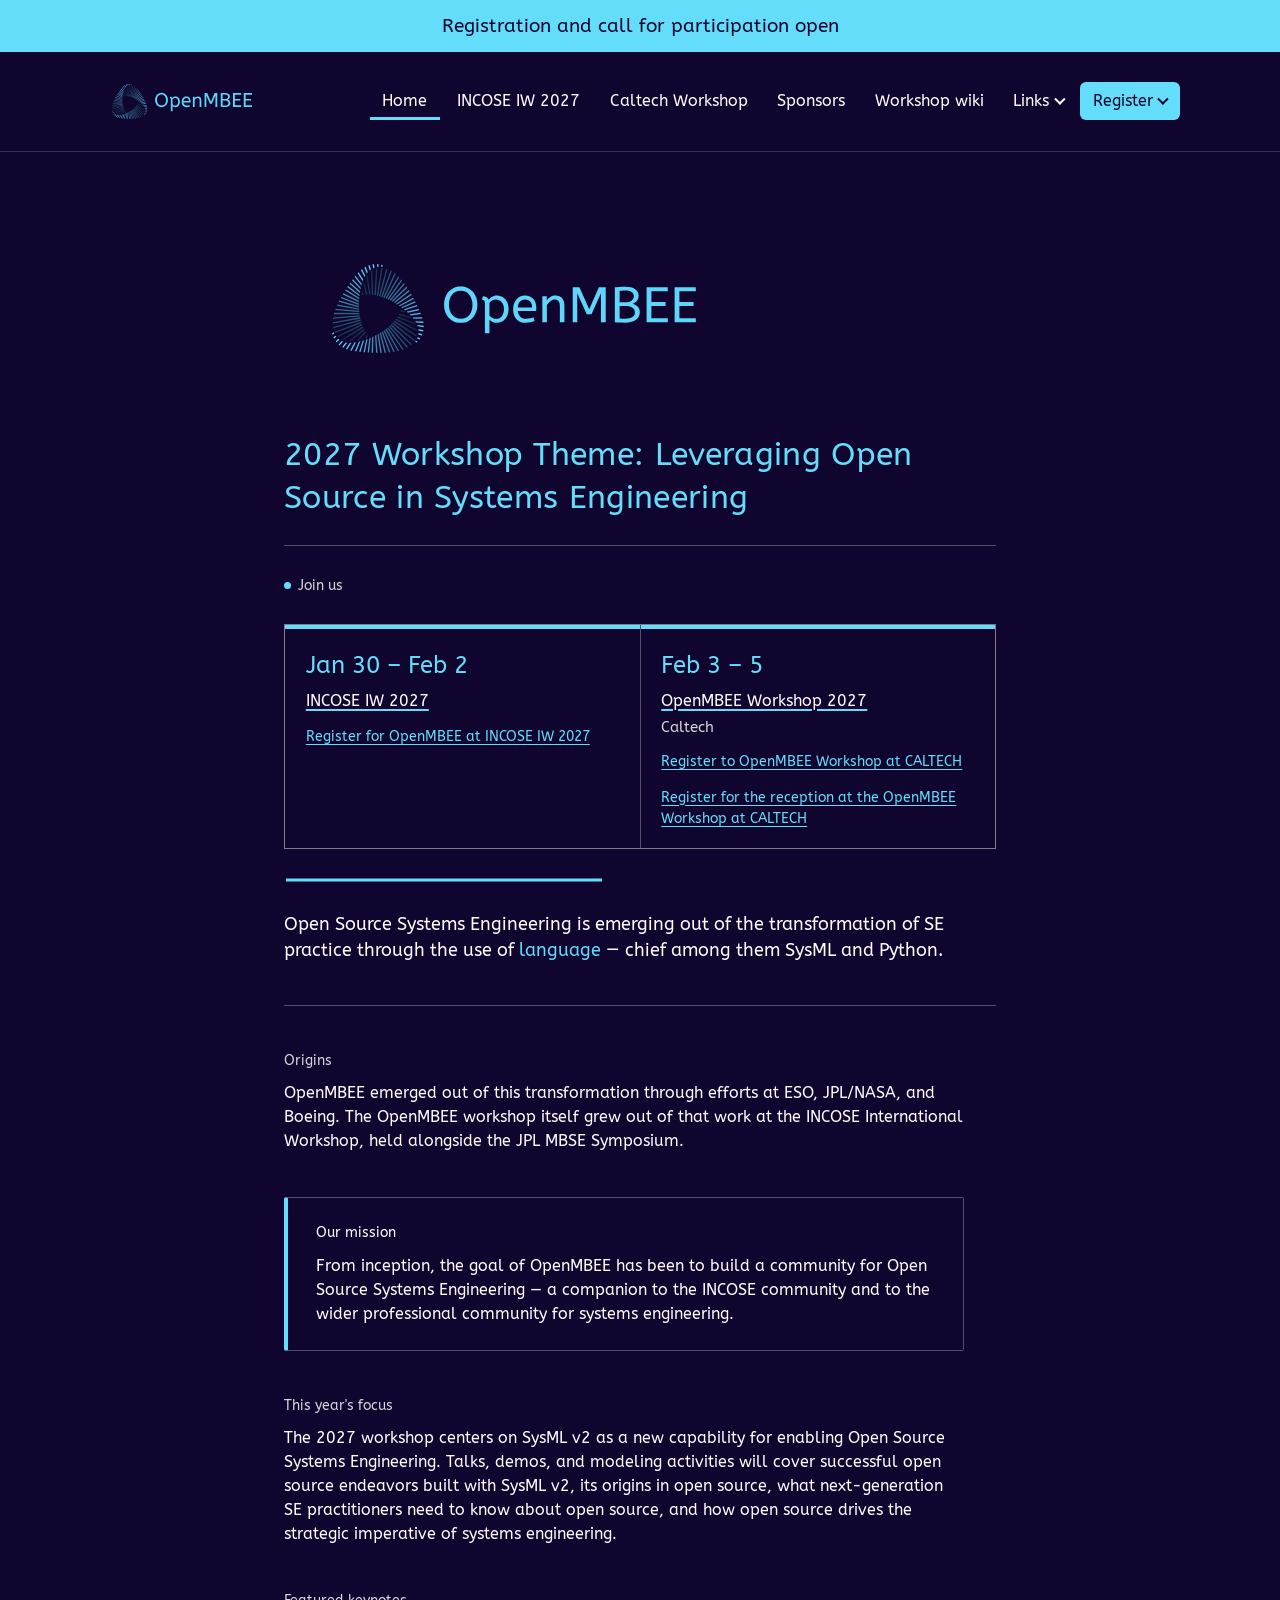
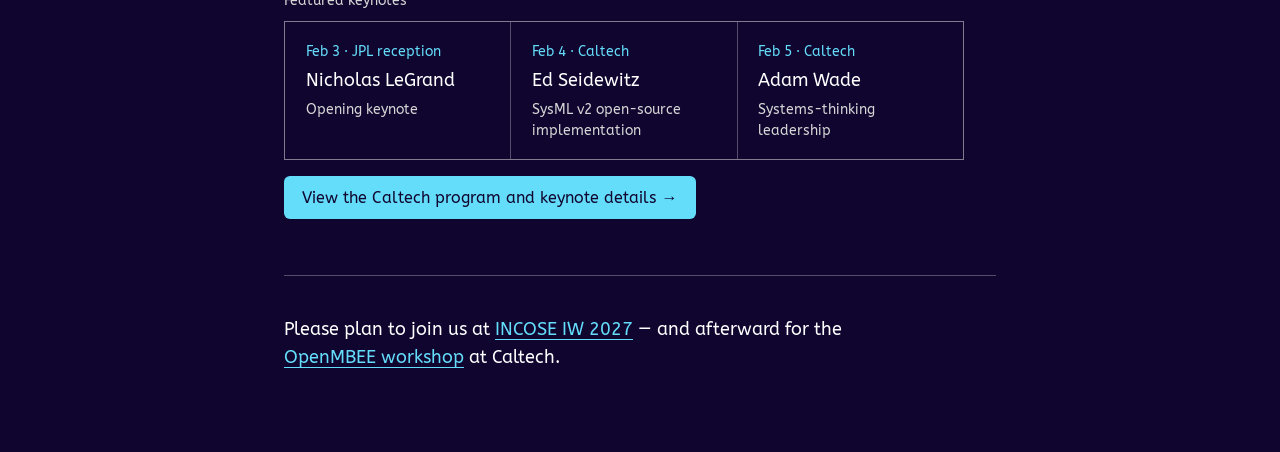
==== index.html @ df4a3279 "Apply OpenMBEE brand guidelines to website and announcement flyer" ====
<!DOCTYPE html>
<html lang="en">
<head>
<meta charset="UTF-8">
<meta name="viewport" content="width=device-width, initial-scale=1, viewport-fit=cover">
<title>OpenMBEE Workshop 2027 — Registration and call for participation open</title>
<link rel="icon" href="brand/favicon.svg" type="image/svg+xml">
<link rel="preconnect" href="https://fonts.googleapis.com">
<link rel="preconnect" href="https://fonts.gstatic.com" crossorigin>
<link href="https://fonts.googleapis.com/css2?family=ABeeZee&display=swap" rel="stylesheet">
<style>
  :root {
    box-sizing: border-box;
    --bg: #10052F;
    --surface: #10052F;
    --ink: #FFFFFF;
    --muted: #D6D6D6;
    --accent: #64DDFA;
    --line: rgba(214,214,214,0.12);
    --line-strong: rgba(214,214,214,0.34);
    padding-top: env(safe-area-inset-top, 0px);
    padding-bottom: env(safe-area-inset-bottom, 0px);
  }

  * { box-sizing: inherit; }

  html { scroll-padding-top: env(safe-area-inset-top, 0px); }

  html, body {
    margin: 0;
    padding: 0;
    background: var(--bg);
    color: var(--ink);
  }

  body {
    font-family: "ABeeZee", "Helvetica Neue", Arial, sans-serif;
    line-height: 1.5;
    -webkit-font-smoothing: antialiased;
    background-image:
      linear-gradient(var(--line) 1px, transparent 1px),
      linear-gradient(90deg, var(--line) 1px, transparent 1px);
    background-size: 40px 40px;
    background-position: -1px -1px;
  }

  .mono {
    font-family: "ABeeZee", "Helvetica Neue", Arial, sans-serif;
  }

  .sheet {
    max-width: 760px;
    margin: 0 auto;
    padding: 4rem 1.5rem 5rem;
  }


  header.hero {
    padding-bottom: 2.5rem;
    margin-bottom: 2.5rem;
    border-bottom: 1px solid var(--line-strong);
  }


  .logo {
    display: block;
    width: clamp(120px, 24vw, 168px);
    height: auto;
    aspect-ratio: 1 / 1;
    border-radius: 50%;
    background: #FFFFFF;
    border: 1px solid var(--line-strong);
    margin: 0 0 1.75rem;
  }

  .frame-tag {
    display: inline-flex;
    align-items: center;
    gap: 0.5em;
    font-size: 0.8rem;
    color: var(--muted);
    margin: 0 0 1.8rem;
  }
  .frame-tag .dot {
    width: 7px;
    height: 7px;
    border-radius: 50%;
    background: var(--accent);
    flex: none;
  }

  h1.title {
    font-size: clamp(2rem, 5vw, 3rem);
    line-height: 1.02;
    margin: 0 0 1.6rem;
    font-weight: 400;
    letter-spacing: -0.01em;
  }

  .headline-dates {
    display: grid;
    grid-template-columns: repeat(2, 1fr);
    gap: 1px;
    background: var(--line-strong);
    border: 1px solid var(--line-strong);
    margin: 0 0 1.8rem;
  }
  .headline-dates .cell {
    background: var(--surface);
    padding: 1.1rem 1.3rem;
  }
  .headline-dates .event-date {
    font-size: clamp(1.15rem, 2.6vw, 1.5rem);
    margin: 0 0 0.35rem;
  }
  .headline-dates .event-title {
    font-size: 1rem;
  }
  .event-title a {
    color: inherit;
    text-decoration: underline;
    text-decoration-color: var(--accent);
    text-decoration-thickness: 2px;
    text-underline-offset: 0.2em;
  }
  .event-title a:hover,
  .event-title a:focus-visible {
    color: var(--accent);
  }
  .event-title a .arrow {
    font-family: "ABeeZee", "Helvetica Neue", Arial, sans-serif;
    color: var(--accent);
    margin-left: 0.25em;
    text-decoration: none;
    display: inline-block;
  }

  .headline-dates .event-place {
    margin-top: 0.15rem;
  }

  .event-name {
    font-family: "ABeeZee", "Helvetica Neue", Arial, sans-serif;
    font-size: clamp(1.4rem, 4vw, 2rem);
    font-weight: 400;
    letter-spacing: 0.01em;
    line-height: 1.25;
    color: var(--accent);
    margin: 0 0 1.6rem;
    padding-bottom: 1.6rem;
    border-bottom: 1px solid var(--line-strong);
  }

  .underline-draw {
    display: block;
    width: min(320px, 60%);
    height: 6px;
    margin-bottom: 1.8rem;
  }
  .underline-draw path {
    stroke: var(--accent);
    stroke-width: 3;
    fill: none;
    stroke-dasharray: 340;
    stroke-dashoffset: 340;
    animation: draw 1.1s ease-out 0.15s forwards;
  }
  @media (prefers-reduced-motion: reduce) {
    .underline-draw path { animation: none; stroke-dashoffset: 0; }
  }
  @keyframes draw {
    to { stroke-dashoffset: 0; }
  }

  .lede {
    font-size: 1.1rem;
    color: var(--ink);
    max-width: 62ch;
  }
  .lede em {
    font-style: normal;
    color: var(--accent);
    font-weight: 400;
  }

  section.block {
    margin: 2.75rem 0;
    max-width: 68ch;
  }

  .label {
    font-family: "ABeeZee", "Helvetica Neue", Arial, sans-serif;
    font-size: 0.8rem;
    color: var(--muted);
    margin: 0 0 0.65rem;
  }

  p {
    margin: 0 0 1rem;
    color: var(--ink);
  }
  p:last-child { margin-bottom: 0; }

  .callout {
    background: var(--surface);
    border: 1px solid var(--line-strong);
    border-left: 4px solid var(--accent);
    padding: 1.5rem 1.75rem;
    border-radius: 2px;
  }
  .callout p { color: var(--ink); }
  .registration-link { margin: 0.85rem 0 0; font-size: 0.9rem; }
  .registration-link a { color: var(--accent); text-underline-offset: 0.2em; }
  .registration-link a:focus-visible { outline: 2px solid var(--accent); outline-offset: 3px; }

  .event-date {
    font-family: "ABeeZee", "Helvetica Neue", Arial, sans-serif;
    color: var(--accent);
    font-size: 0.95rem;
    margin: 0 0 0.25rem;
  }
  .event-title {
    font-weight: 400;
    font-size: 1.05rem;
    margin: 0 0 0.2rem;
  }
  .event-place {
    color: var(--muted);
    font-size: 0.92rem;
    margin: 0;
  }

  .keynotes { display: grid; grid-template-columns: repeat(3, 1fr); gap: 1px; background: var(--line-strong); border: 1px solid var(--line-strong); }
  .keynote { background: var(--surface); padding: 1.15rem 1.3rem; }
  .keynote-date { font-family: "ABeeZee", "Helvetica Neue", Arial, sans-serif; color: var(--accent); font-size: 0.8rem; margin: 0 0 0.4rem; }
  .keynote-name { font-size: 1.1rem; margin: 0 0 0.25rem; }
  .keynote-role { color: var(--muted); font-size: 0.88rem; margin: 0; }

  footer.close {
    margin-top: 3.5rem;
    padding-top: 2.5rem;
    border-top: 1px solid var(--line-strong);
  }
  footer.close p {
    font-size: 1.15rem;
    max-width: 56ch;
  }

  @media (max-width: 520px) {
    .sheet { padding: 3rem 1.25rem 4rem; }
    .headline-dates, .keynotes { grid-template-columns: 1fr; }
  }

  /* OpenMBEE brand: ABeeZee has a single weight, so avoid synthesized bold */
  body, h1, h2, h3, h4, h1.title, .title, .event-title, .headline-dates .event-title, .keynote-name, .day-name, .session .what, .day-link, .lede em { font-weight: 400 !important; }
  .mono, .event-name, h1.event-name, .event-date, .day-start, .keynote-date { font-weight: 400 !important; }
  .banner { background: #64DDFA; color: #10052F; text-align: center; padding: 0.85rem 1.25rem; font-size: clamp(1rem, 2.4vw, 1.2rem); line-height: 1.3; }
  .banner p { margin: 0; color: inherit; }
  /* Site menu */
  .site-header { background: #10052F; border-bottom: 1px solid rgba(214,214,214,0.2); position: sticky; top: 0; z-index: 50; }
  .site-header .bar { max-width: 1120px; margin: 0 auto; padding: 0.6rem 1.25rem; display: flex; align-items: center; justify-content: space-between; gap: 1rem; }
  .site-header .brand img { display: block; height: 36px; width: auto; }
  .site-header a, .site-header button { font-family: inherit; }
  .menu { list-style: none; margin: 0; padding: 0; display: flex; align-items: center; gap: 0.25rem; }
  .menu > li { position: relative; }
  .menu a, .menu .group-btn { display: inline-flex; align-items: center; gap: 0.4em; color: #FFFFFF; background: none; border: 0; font-size: 0.98rem; line-height: 1; padding: 0.7rem 0.8rem; border-radius: 6px; text-decoration: none; cursor: pointer; }
  .menu a:hover, .menu .group-btn:hover, .menu a:focus-visible, .menu .group-btn:focus-visible { background: rgba(255,255,255,0.12); outline: none; }
  .menu a:focus-visible, .menu .group-btn:focus-visible { box-shadow: 0 0 0 2px #64DDFA; }
  .menu a[aria-current="page"] { box-shadow: inset 0 -3px 0 #64DDFA; border-radius: 6px 6px 0 0; }
  .menu .chev { width: 0.5em; height: 0.5em; border-right: 2px solid currentColor; border-bottom: 2px solid currentColor; box-sizing: border-box; flex: none; transform: translateY(-0.12em) rotate(45deg); transition: transform .15s; }
  .menu .group-btn[aria-expanded="true"] .chev { transform: translateY(0.1em) rotate(-135deg); }
  .menu .cta .group-btn { background: #64DDFA; color: #10052F; }
  .menu .cta .group-btn:hover { background: #8BE7FC; }
  .submenu { list-style: none; margin: 0; padding: 0.4rem; position: absolute; right: 0; top: calc(100% + 6px); min-width: 19rem; background: #10052F; border: 1px solid rgba(214,214,214,0.25); border-radius: 8px; box-shadow: 0 12px 30px rgba(0,0,0,0.35); display: none; }
  .group-btn[aria-expanded="true"] + .submenu { display: block; }
  .submenu a { display: flex; flex-direction: column; align-items: flex-start; gap: 0; width: 100%; box-sizing: border-box; padding: 0.65rem 0.8rem; font-size: 0.95rem; line-height: 1.25; }
  .submenu .note { display: block; color: #D6D6D6; font-size: 0.8rem; margin-top: 0.2rem; }
  .submenu hr { border: 0; border-top: 1px solid rgba(214,214,214,0.2); margin: 0.35rem 0.4rem; }
  .nav-toggle { display: none; background: none; border: 1px solid rgba(214,214,214,0.4); border-radius: 6px; padding: 0.5rem 0.6rem; cursor: pointer; }
  .nav-toggle span { display: block; width: 20px; height: 2px; background: #FFFFFF; margin: 4px 0; }
  .nav-toggle:focus-visible { outline: 2px solid #64DDFA; outline-offset: 2px; }
  @media (max-width: 860px) {
    .nav-toggle { display: block; }
    .menu { display: none; position: absolute; left: 0; right: 0; top: 100%; background: #10052F; border-bottom: 1px solid rgba(214,214,214,0.2); flex-direction: column; align-items: stretch; padding: 0.5rem 1rem 1rem; gap: 0; max-height: calc(100vh - 60px); overflow-y: auto; }
    .site-header.open .menu { display: flex; }
    .menu a, .menu .group-btn { padding: 0.85rem 0.6rem; width: 100%; }
    .menu .group-btn { pointer-events: none; color: #D6D6D6; font-size: 0.8rem; text-transform: uppercase; letter-spacing: 0.08em; padding-bottom: 0.2rem; }
    .menu .cta .group-btn { background: none; color: #64DDFA; }
    .menu .chev { display: none; }
    .submenu, .group-btn[aria-expanded] + .submenu { display: block; position: static; background: none; border: 0; box-shadow: none; padding: 0 0 0.4rem 0.6rem; min-width: 0; }
    .menu a[aria-current="page"] { box-shadow: inset 3px 0 0 #64DDFA; border-radius: 0; }
  }
  .day-link { display: inline-flex; align-items: center; gap: 0.5em; margin-top: 1rem; padding: 0.75rem 1.15rem; font-size: 1rem; line-height: 1.2; background: var(--accent); color: var(--surface); border-radius: 6px; text-decoration: none; box-shadow: 0 1px 0 rgba(0,0,0,0.12); transition: filter .15s, transform .15s; }
  a.day-link:hover { filter: brightness(1.1); transform: translateY(-1px); }
  a.day-link:focus-visible { outline: 3px solid var(--ink); outline-offset: 3px; }
</style>
<link rel="stylesheet" href="brand/brand.css">
</head>
<body>
  <aside class="banner" aria-label="Announcement">
    <p>Registration and call for participation open</p>
  </aside>
  <header class="site-header" id="top">
    <div class="bar">
      <a class="brand" href="index.html" aria-label="OpenMBEE Workshop 2027 home"><img src="brand/openmbee-logo-horizontal.svg" alt="OpenMBEE" width="140" height="36"></a>
      <button class="nav-toggle" type="button" aria-label="Menu" aria-expanded="false" aria-controls="site-menu"><span></span><span></span><span></span></button>
      <ul class="menu" id="site-menu">
        <li><a href="index.html" aria-current="page">Home</a></li>
        <li><a href="iw-workshop.html">INCOSE IW 2027</a></li>
        <li><a href="caltech-program.html">Caltech Workshop</a></li>
        <li><a href="sponsors.html">Sponsors</a></li>
        <li><a href="https://github.com/Open-MBEE/openmbee-workshops.github.io/wiki" target="_blank" rel="noopener noreferrer">Workshop wiki</a></li>
        <li><button class="group-btn" type="button" aria-expanded="false" aria-haspopup="true">Links <span class="chev" aria-hidden="true"></span></button>
          <ul class="submenu">
            <li><a href="https://openmbee.org" target="_blank" rel="noopener noreferrer">openmbee.org</a></li>
            <li><a href="https://opensysml.org" target="_blank" rel="noopener noreferrer">opensysml.org</a></li>
            <li><a href="https://www.incose.org/events-education/international-workshop/" target="_blank" rel="noopener noreferrer">INCOSE International Workshop</a></li>
          </ul></li>
        <li class="cta"><button class="group-btn" type="button" aria-expanded="false" aria-haspopup="true">Register <span class="chev" aria-hidden="true"></span></button>
          <ul class="submenu">
            <li><a href="https://forms.gle/thK285cZzCgFuwCV6" target="_blank" rel="noopener noreferrer">OpenMBEE at INCOSE IW 2027<span class="note">Jan 30 – Feb 2</span></a></li>
            <li><hr></li>
            <li><a href="https://forms.gle/PBHnLteSZcqWZSSEA" target="_blank" rel="noopener noreferrer">OpenMBEE Workshop at Caltech<span class="note">Feb 3 – 5</span></a></li>
            <li><a href="https://forms.gle/hupXadCrkBWYFYsJ6" target="_blank" rel="noopener noreferrer">Caltech workshop reception<span class="note">Feb 3 · JPL</span></a></li>
          </ul></li>
      </ul>
    </div>
  </header>
  <main class="sheet">

    <header class="hero">
      <div class="hero-brand">
        <img src="brand/openmbee-logo-horizontal.svg" alt="OpenMBEE" width="385" height="95">
      </div>
      <h1 class="event-name">2027 Workshop Theme: Leveraging Open Source in Systems Engineering</h1>
            <p class="frame-tag mono"><span class="dot"></span>Join us</p>

      <div class="headline-dates">
        <div class="cell">
          <p class="event-date mono">Jan 30 – Feb 2</p>
          <p class="event-title"><a href="iw-workshop.html">INCOSE IW 2027</a></p>
          <p class="registration-link"><a href="https://forms.gle/thK285cZzCgFuwCV6" target="_blank" rel="noopener noreferrer">Register for OpenMBEE at INCOSE IW 2027</a></p>
        </div>
        <div class="cell">
          <p class="event-date mono">Feb 3 – 5</p>
          <p class="event-title"><a href="caltech-program.html">OpenMBEE Workshop 2027</a></p>
          <p class="event-place">Caltech</p>
          <p class="registration-link"><a href="https://forms.gle/PBHnLteSZcqWZSSEA" target="_blank" rel="noopener noreferrer">Register to OpenMBEE Workshop at CALTECH</a></p>
          <p class="registration-link"><a href="https://forms.gle/hupXadCrkBWYFYsJ6" target="_blank" rel="noopener noreferrer">Register for the reception at the OpenMBEE Workshop at CALTECH</a></p>
        </div>
      </div>

      <svg class="underline-draw" viewBox="0 0 320 6" preserveAspectRatio="none" aria-hidden="true">
        <path d="M2,3 L318,3" />
      </svg>
      <p class="lede">Open Source Systems Engineering is emerging out of the transformation of SE practice through the use of <em>language</em> — chief among them SysML and Python.</p>
    </header>

    <section class="block">
      <p class="label">Origins</p>
      <p>OpenMBEE emerged out of this transformation through efforts at ESO, JPL/NASA, and Boeing. The OpenMBEE workshop itself grew out of that work at the INCOSE International Workshop, held alongside the JPL MBSE Symposium.</p>
    </section>

    <section class="block">
      <div class="callout">
        <p class="label">Our mission</p>
        <p>From inception, the goal of OpenMBEE has been to build a community for Open Source Systems Engineering — a companion to the INCOSE community and to the wider professional community for systems engineering.</p>
      </div>
    </section>

    <section class="block">
      <p class="label">This year's focus</p>
      <p>The 2027 workshop centers on SysML v2 as a new capability for enabling Open Source Systems Engineering. Talks, demos, and modeling activities will cover successful open source endeavors built with SysML v2, its origins in open source, what next-generation SE practitioners need to know about open source, and how open source drives the strategic imperative of systems engineering.</p>
    </section>

    <section class="block" aria-labelledby="keynotes-heading">
      <p class="label" id="keynotes-heading">Featured keynotes</p>
      <div class="keynotes">
        <article class="keynote"><p class="keynote-date">Feb 3 · JPL reception</p><h2 class="keynote-name">Nicholas LeGrand</h2><p class="keynote-role">Opening keynote</p></article>
        <article class="keynote"><p class="keynote-date">Feb 4 · Caltech</p><h2 class="keynote-name">Ed Seidewitz</h2><p class="keynote-role">SysML v2 open-source implementation</p></article>
        <article class="keynote"><p class="keynote-date">Feb 5 · Caltech</p><h2 class="keynote-name">Adam Wade</h2><p class="keynote-role">Systems-thinking leadership</p></article>
      </div>
      <p><a class="day-link" href="caltech-program.html">View the Caltech program and keynote details →</a></p>
    </section>

    <footer class="close">
      <p>Please plan to join us at <a href="iw-workshop.html" style="color:var(--accent)">INCOSE IW 2027</a> — and afterward for the <a href="caltech-program.html" style="color:var(--accent)">OpenMBEE workshop</a> at Caltech.</p>
    </footer>
  </main>
  <script>
    (function () {
      var header = document.querySelector('.site-header');
      var toggle = header.querySelector('.nav-toggle');
      var groups = header.querySelectorAll('.group-btn');
      function closeGroups(except) {
        groups.forEach(function (b) { if (b !== except) b.setAttribute('aria-expanded', 'false'); });
      }
      toggle.addEventListener('click', function () {
        var open = header.classList.toggle('open');
        toggle.setAttribute('aria-expanded', open ? 'true' : 'false');
      });
      groups.forEach(function (b) {
        b.addEventListener('click', function (e) {
          e.stopPropagation();
          var open = b.getAttribute('aria-expanded') === 'true';
          closeGroups(b);
          b.setAttribute('aria-expanded', open ? 'false' : 'true');
        });
      });
      document.addEventListener('click', function () { closeGroups(); });
      document.addEventListener('keydown', function (e) {
        if (e.key === 'Escape') { closeGroups(); header.classList.remove('open'); toggle.setAttribute('aria-expanded', 'false'); }
      });
    })();
  </script>
</body>
</html>
---- brand/brand.css ----
/* OpenMBEE brand guidelines: dark blue, light blue, grey and ABeeZee Regular. */
:root {
  color-scheme: dark;
  --bg: #10052F;
  --surface: #10052F;
  --ink: #FFFFFF;
  --muted: #D6D6D6;
  --accent: #64DDFA;
  --line: rgba(214, 214, 214, 0.12);
  --line-strong: rgba(214, 214, 214, 0.34);
}

body { background-image: none; font-synthesis: none; }
a { color: var(--accent); text-underline-offset: 0.2em; }
a:focus-visible { outline: 2px solid var(--accent); outline-offset: 4px; }

/* Keep the primary logo on its dark field with an unobstructed clear zone. */
.site-header .bar { padding-top: 1.25rem; padding-bottom: 1.25rem; }
.site-header .brand { display: block; flex: 0 0 auto; padding: 0.75rem; }
.site-header .brand img { width: 140px; height: auto; }
.hero-brand {
  display: block;
  width: min(100%, 460px);
  padding: clamp(1.5rem, 6vw, 3rem);
  margin: 0 0 2rem;
  background: #10052F;
}
.hero-brand img { display: block; width: 100%; height: auto; }

.headline-dates .cell { border-top: 4px solid var(--accent); }
.callout { border-left-color: var(--accent); }
.day-link { background: #64DDFA; color: #10052F; }
.submenu { background: #10052F; }
.submenu .note { color: #D6D6D6; }
.menu .group-btn { font-weight: 400; }
.label, .frame-tag, .keynote-date, .day-start { font-size: 0.875rem; }
.event-name, h1.event-name { line-height: 1.35; }
.registration-link { line-height: 1.5; }

@media (max-width: 860px) {
  .site-header .bar { padding-top: 0.5rem; padding-bottom: 0.5rem; }
  .menu { max-height: calc(100dvh - 90px); }
  .menu .group-btn { color: #D6D6D6; }
}
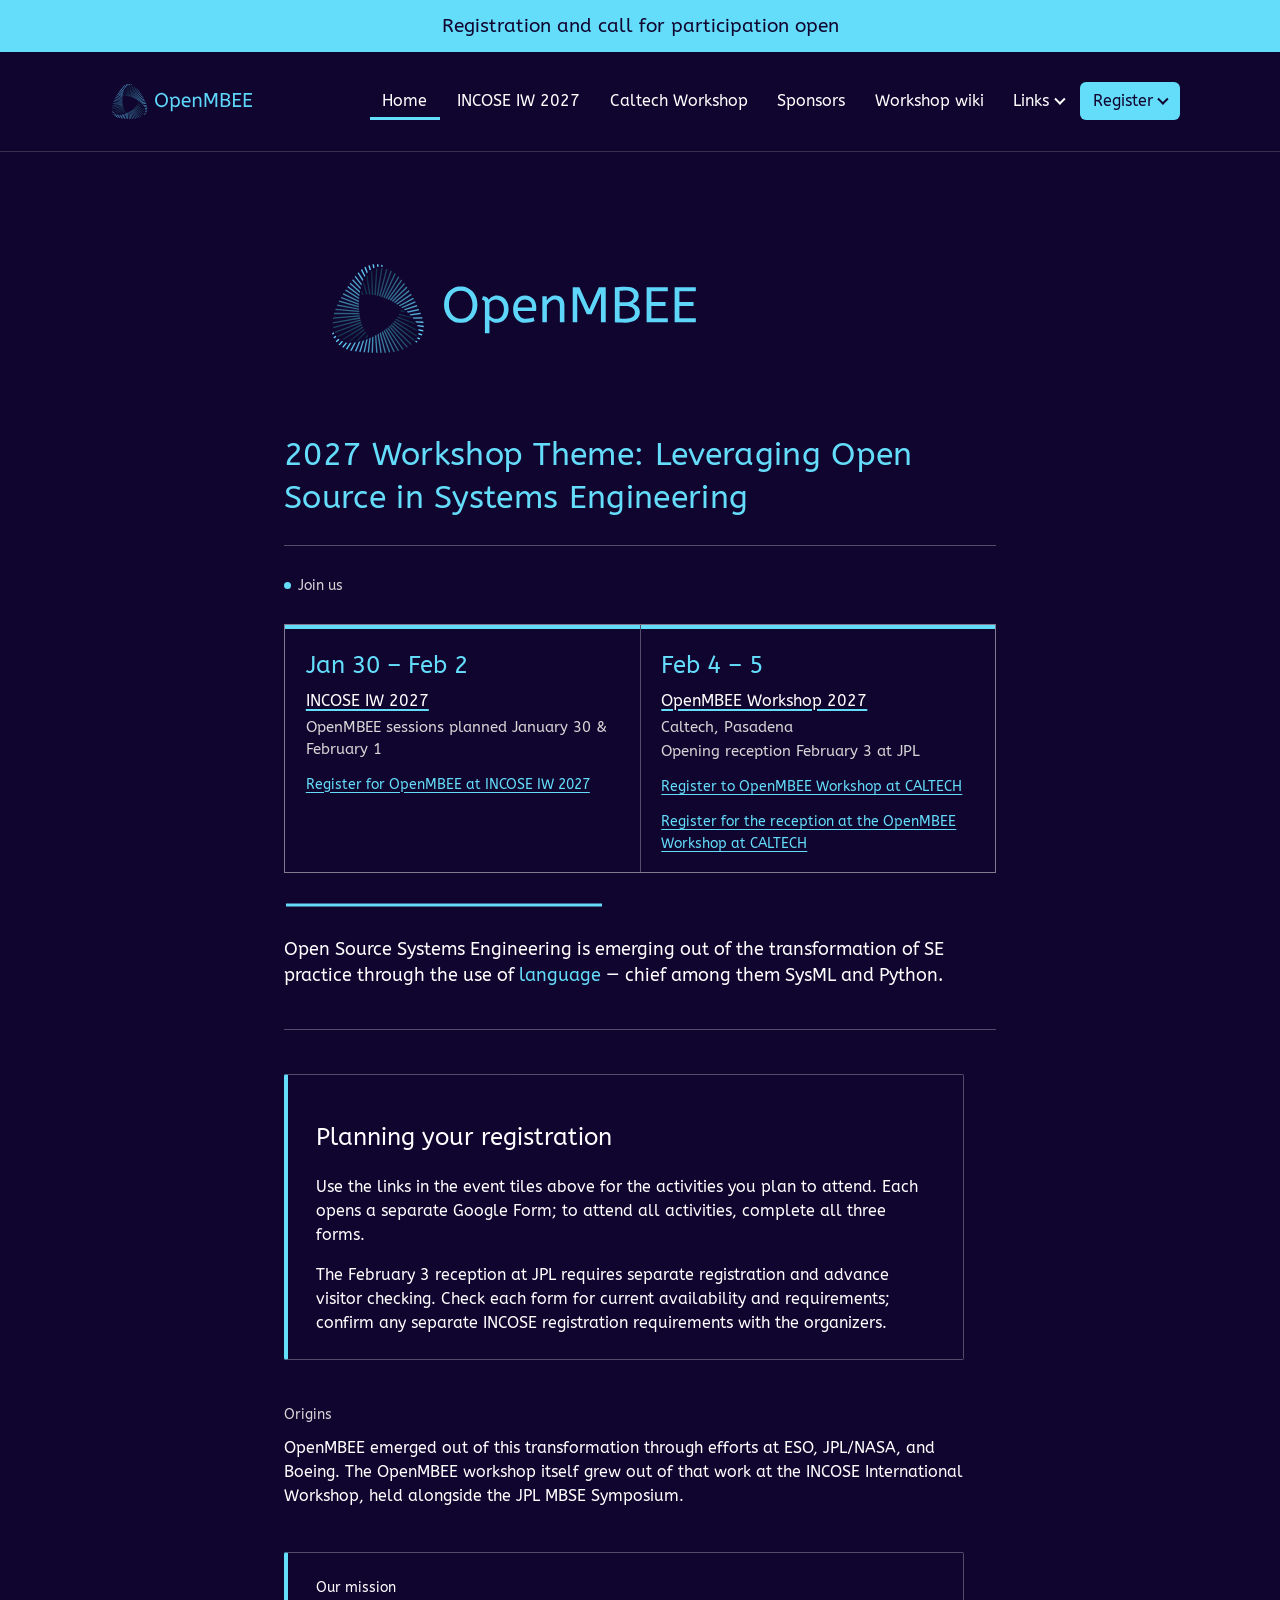
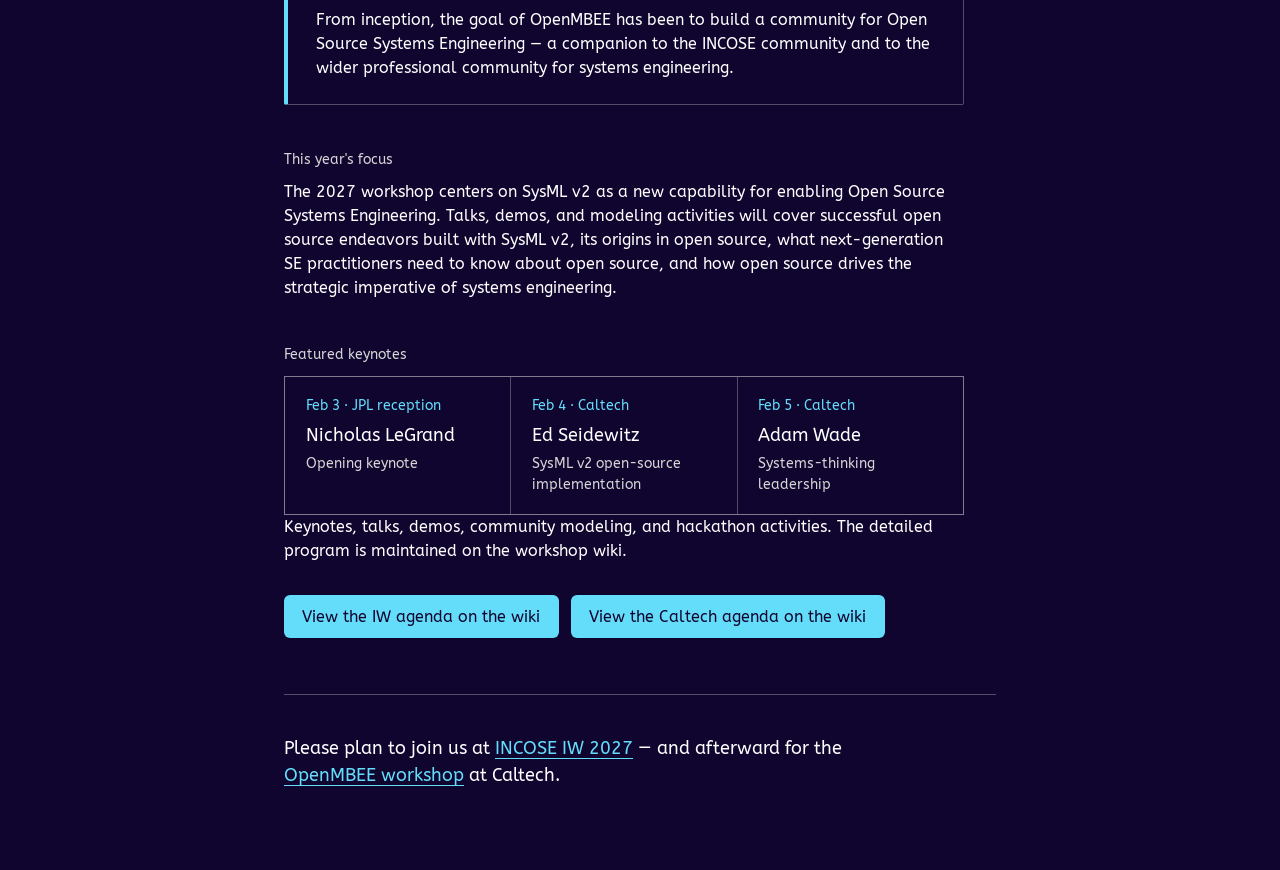
==== commit 91ed9bec: "Clarify workshop registration and keep detailed programs on the wiki" ====
--- a/index.html
+++ b/index.html
@@ -4,6 +4,7 @@
 <meta charset="UTF-8">
 <meta name="viewport" content="width=device-width, initial-scale=1, viewport-fit=cover">
 <title>OpenMBEE Workshop 2027 — Registration and call for participation open</title>
+<meta name="description" content="OpenMBEE Workshops 2027: sessions at INCOSE IW in Torrance, a February 3 reception at JPL, and the February 4–5 Caltech workshop in Pasadena.">
 <link rel="icon" href="brand/favicon.svg" type="image/svg+xml">
 <link rel="preconnect" href="https://fonts.googleapis.com">
 <link rel="preconnect" href="https://fonts.gstatic.com" crossorigin>
@@ -284,10 +285,10 @@
     .menu { display: none; position: absolute; left: 0; right: 0; top: 100%; background: #10052F; border-bottom: 1px solid rgba(214,214,214,0.2); flex-direction: column; align-items: stretch; padding: 0.5rem 1rem 1rem; gap: 0; max-height: calc(100vh - 60px); overflow-y: auto; }
     .site-header.open .menu { display: flex; }
     .menu a, .menu .group-btn { padding: 0.85rem 0.6rem; width: 100%; }
-    .menu .group-btn { pointer-events: none; color: #D6D6D6; font-size: 0.8rem; text-transform: uppercase; letter-spacing: 0.08em; padding-bottom: 0.2rem; }
+    .menu .group-btn { color: #D6D6D6; font-size: 0.8rem; text-transform: uppercase; letter-spacing: 0.08em; padding-bottom: 0.2rem; }
     .menu .cta .group-btn { background: none; color: #64DDFA; }
     .menu .chev { display: none; }
-    .submenu, .group-btn[aria-expanded] + .submenu { display: block; position: static; background: none; border: 0; box-shadow: none; padding: 0 0 0.4rem 0.6rem; min-width: 0; }
+    .submenu, .group-btn[aria-expanded] + .submenu { display: none; position: static; background: none; border: 0; box-shadow: none; padding: 0 0 0.4rem 0.6rem; min-width: 0; }
     .menu a[aria-current="page"] { box-shadow: inset 3px 0 0 #64DDFA; border-radius: 0; }
   }
   .day-link { display: inline-flex; align-items: center; gap: 0.5em; margin-top: 1rem; padding: 0.75rem 1.15rem; font-size: 1rem; line-height: 1.2; background: var(--accent); color: var(--surface); border-radius: 6px; text-decoration: none; box-shadow: 0 1px 0 rgba(0,0,0,0.12); transition: filter .15s, transform .15s; }
@@ -310,17 +311,17 @@
         <li><a href="caltech-program.html">Caltech Workshop</a></li>
         <li><a href="sponsors.html">Sponsors</a></li>
         <li><a href="https://github.com/Open-MBEE/openmbee-workshops.github.io/wiki" target="_blank" rel="noopener noreferrer">Workshop wiki</a></li>
-        <li><button class="group-btn" type="button" aria-expanded="false" aria-haspopup="true">Links <span class="chev" aria-hidden="true"></span></button>
+        <li><button class="group-btn" type="button" aria-expanded="false">Links <span class="chev" aria-hidden="true"></span></button>
           <ul class="submenu">
             <li><a href="https://openmbee.org" target="_blank" rel="noopener noreferrer">openmbee.org</a></li>
             <li><a href="https://opensysml.org" target="_blank" rel="noopener noreferrer">opensysml.org</a></li>
             <li><a href="https://www.incose.org/events-education/international-workshop/" target="_blank" rel="noopener noreferrer">INCOSE International Workshop</a></li>
           </ul></li>
-        <li class="cta"><button class="group-btn" type="button" aria-expanded="false" aria-haspopup="true">Register <span class="chev" aria-hidden="true"></span></button>
+        <li class="cta"><button class="group-btn" type="button" aria-expanded="false">Register <span class="chev" aria-hidden="true"></span></button>
           <ul class="submenu">
-            <li><a href="https://forms.gle/thK285cZzCgFuwCV6" target="_blank" rel="noopener noreferrer">OpenMBEE at INCOSE IW 2027<span class="note">Jan 30 – Feb 2</span></a></li>
+            <li><a href="https://forms.gle/thK285cZzCgFuwCV6" target="_blank" rel="noopener noreferrer">OpenMBEE at INCOSE IW 2027<span class="note">IW runs Jan 30–Feb 2; OpenMBEE sessions planned Jan 30 &amp; Feb 1</span></a></li>
             <li><hr></li>
-            <li><a href="https://forms.gle/PBHnLteSZcqWZSSEA" target="_blank" rel="noopener noreferrer">OpenMBEE Workshop at Caltech<span class="note">Feb 3 – 5</span></a></li>
+            <li><a href="https://forms.gle/PBHnLteSZcqWZSSEA" target="_blank" rel="noopener noreferrer">OpenMBEE Workshop at Caltech<span class="note">Feb 4–5 at Caltech</span></a></li>
             <li><a href="https://forms.gle/hupXadCrkBWYFYsJ6" target="_blank" rel="noopener noreferrer">Caltech workshop reception<span class="note">Feb 3 · JPL</span></a></li>
           </ul></li>
       </ul>
@@ -339,12 +340,14 @@
         <div class="cell">
           <p class="event-date mono">Jan 30 – Feb 2</p>
           <p class="event-title"><a href="iw-workshop.html">INCOSE IW 2027</a></p>
+          <p class="event-place">OpenMBEE sessions planned January 30 &amp; February 1</p>
           <p class="registration-link"><a href="https://forms.gle/thK285cZzCgFuwCV6" target="_blank" rel="noopener noreferrer">Register for OpenMBEE at INCOSE IW 2027</a></p>
         </div>
         <div class="cell">
-          <p class="event-date mono">Feb 3 – 5</p>
+          <p class="event-date mono">Feb 4 – 5</p>
           <p class="event-title"><a href="caltech-program.html">OpenMBEE Workshop 2027</a></p>
-          <p class="event-place">Caltech</p>
+          <p class="event-place">Caltech, Pasadena</p>
+          <p class="event-place">Opening reception February 3 at JPL</p>
           <p class="registration-link"><a href="https://forms.gle/PBHnLteSZcqWZSSEA" target="_blank" rel="noopener noreferrer">Register to OpenMBEE Workshop at CALTECH</a></p>
           <p class="registration-link"><a href="https://forms.gle/hupXadCrkBWYFYsJ6" target="_blank" rel="noopener noreferrer">Register for the reception at the OpenMBEE Workshop at CALTECH</a></p>
         </div>
@@ -355,6 +358,14 @@
       </svg>
       <p class="lede">Open Source Systems Engineering is emerging out of the transformation of SE practice through the use of <em>language</em> — chief among them SysML and Python.</p>
     </header>
+
+    <section class="block" aria-labelledby="registration-guide-heading">
+      <div class="callout">
+        <h2 id="registration-guide-heading">Planning your registration</h2>
+        <p>Use the links in the event tiles above for the activities you plan to attend. Each opens a separate Google Form; to attend all activities, complete all three forms.</p>
+        <p>The February 3 reception at JPL requires separate registration and advance visitor checking. Check each form for current availability and requirements; confirm any separate INCOSE registration requirements with the organizers.</p>
+      </div>
+    </section>
 
     <section class="block">
       <p class="label">Origins</p>
@@ -380,38 +391,14 @@
         <article class="keynote"><p class="keynote-date">Feb 4 · Caltech</p><h2 class="keynote-name">Ed Seidewitz</h2><p class="keynote-role">SysML v2 open-source implementation</p></article>
         <article class="keynote"><p class="keynote-date">Feb 5 · Caltech</p><h2 class="keynote-name">Adam Wade</h2><p class="keynote-role">Systems-thinking leadership</p></article>
       </div>
-      <p><a class="day-link" href="caltech-program.html">View the Caltech program and keynote details →</a></p>
+      <p>Keynotes, talks, demos, community modeling, and hackathon activities. The detailed program is maintained on the workshop wiki.</p>
+      <div class="wiki-actions"><a class="day-link" href="https://github.com/Open-MBEE/openmbee-workshops.github.io/wiki/INCOSE-IW-2027-OpenMBEE-Workshop" target="_blank" rel="noopener noreferrer">View the IW agenda on the wiki</a><a class="day-link" href="https://github.com/Open-MBEE/openmbee-workshops.github.io/wiki/OpenMBEE-Workshop-2027" target="_blank" rel="noopener noreferrer">View the Caltech agenda on the wiki</a></div>
     </section>
 
     <footer class="close">
       <p>Please plan to join us at <a href="iw-workshop.html" style="color:var(--accent)">INCOSE IW 2027</a> — and afterward for the <a href="caltech-program.html" style="color:var(--accent)">OpenMBEE workshop</a> at Caltech.</p>
     </footer>
   </main>
-  <script>
-    (function () {
-      var header = document.querySelector('.site-header');
-      var toggle = header.querySelector('.nav-toggle');
-      var groups = header.querySelectorAll('.group-btn');
-      function closeGroups(except) {
-        groups.forEach(function (b) { if (b !== except) b.setAttribute('aria-expanded', 'false'); });
-      }
-      toggle.addEventListener('click', function () {
-        var open = header.classList.toggle('open');
-        toggle.setAttribute('aria-expanded', open ? 'true' : 'false');
-      });
-      groups.forEach(function (b) {
-        b.addEventListener('click', function (e) {
-          e.stopPropagation();
-          var open = b.getAttribute('aria-expanded') === 'true';
-          closeGroups(b);
-          b.setAttribute('aria-expanded', open ? 'false' : 'true');
-        });
-      });
-      document.addEventListener('click', function () { closeGroups(); });
-      document.addEventListener('keydown', function (e) {
-        if (e.key === 'Escape') { closeGroups(); header.classList.remove('open'); toggle.setAttribute('aria-expanded', 'false'); }
-      });
-    })();
-  </script>
+  <script src="navigation.js" defer></script>
 </body>
 </html>
--- a/brand/brand.css
+++ b/brand/brand.css
@@ -36,9 +36,12 @@
 .label, .frame-tag, .keynote-date, .day-start { font-size: 0.875rem; }
 .event-name, h1.event-name { line-height: 1.35; }
 .registration-link { line-height: 1.5; }
+.opening-evening { margin-top: 1rem; color: var(--muted); }
+.wiki-actions { display: flex; flex-wrap: wrap; gap: 0.75rem; }
 
 @media (max-width: 860px) {
   .site-header .bar { padding-top: 0.5rem; padding-bottom: 0.5rem; }
   .menu { max-height: calc(100dvh - 90px); }
   .menu .group-btn { color: #D6D6D6; }
+  .menu .group-btn[aria-expanded="true"] + .submenu { display: block; }
 }
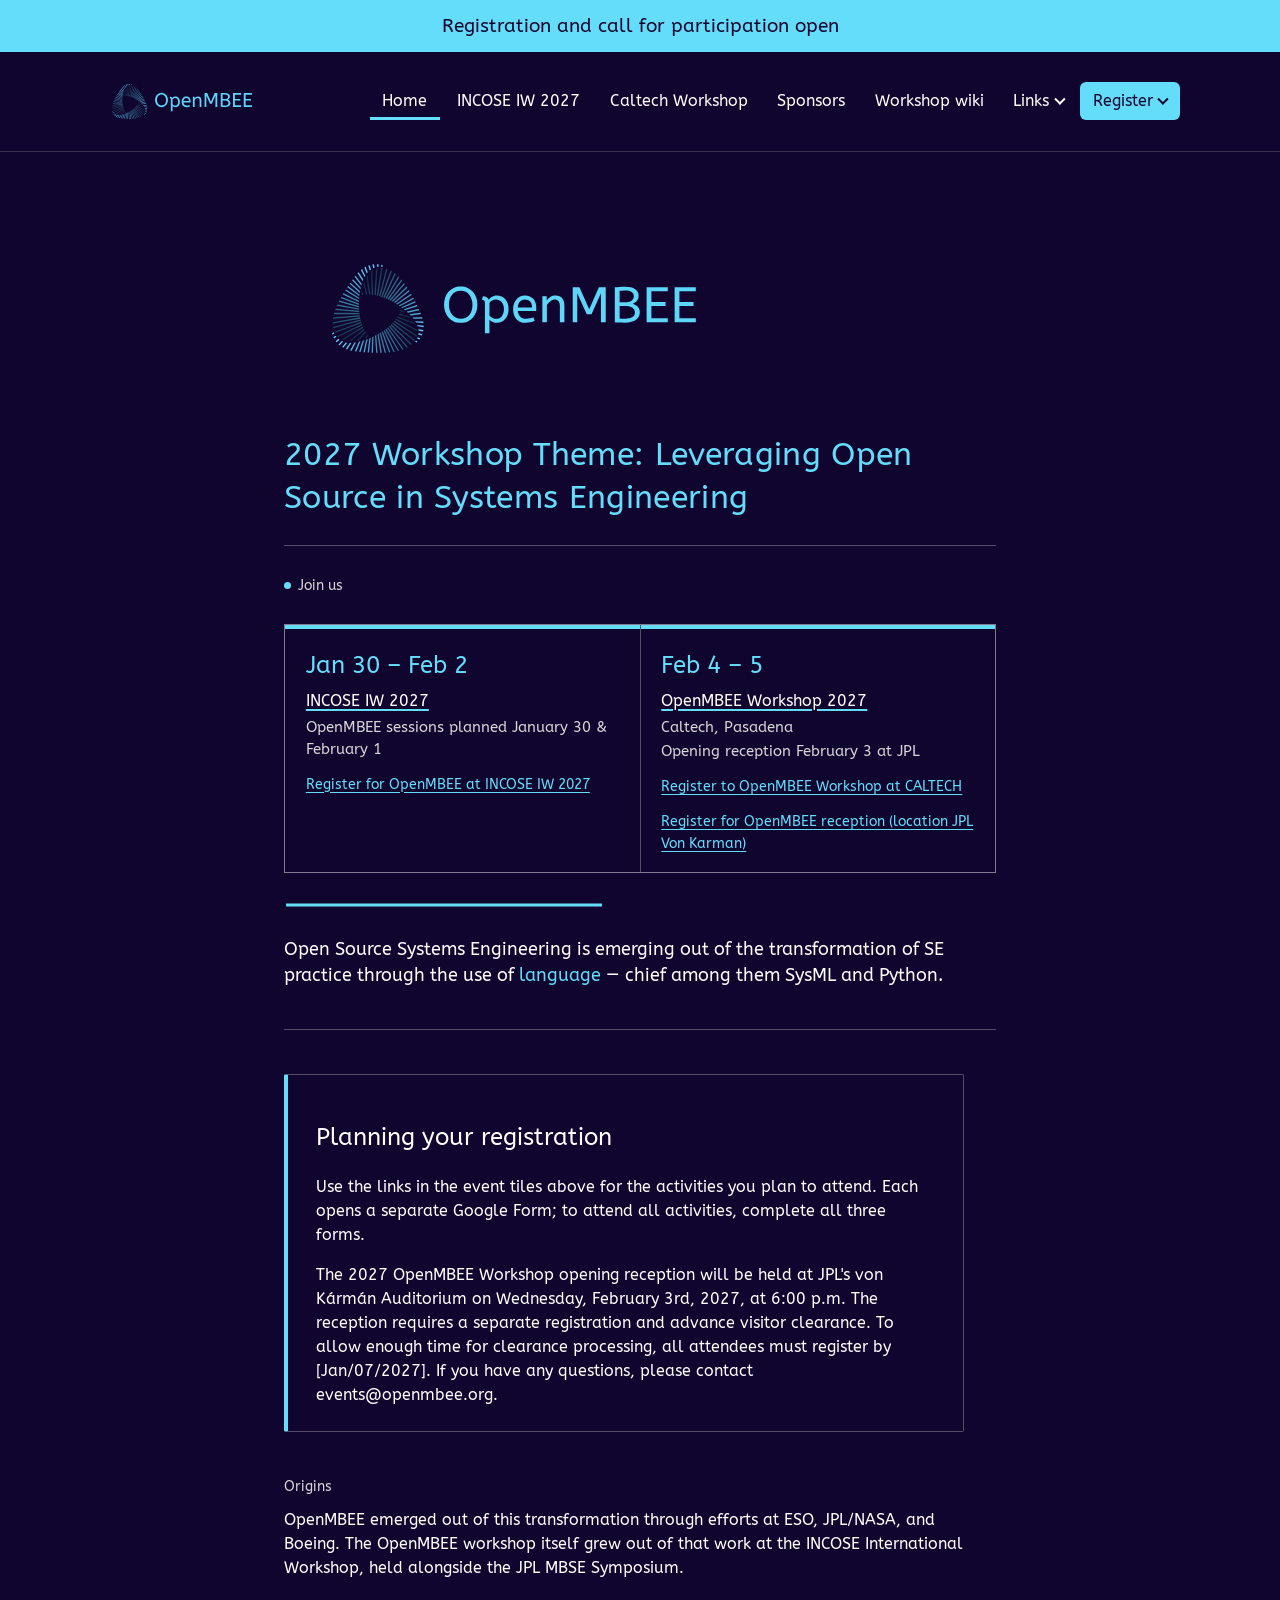
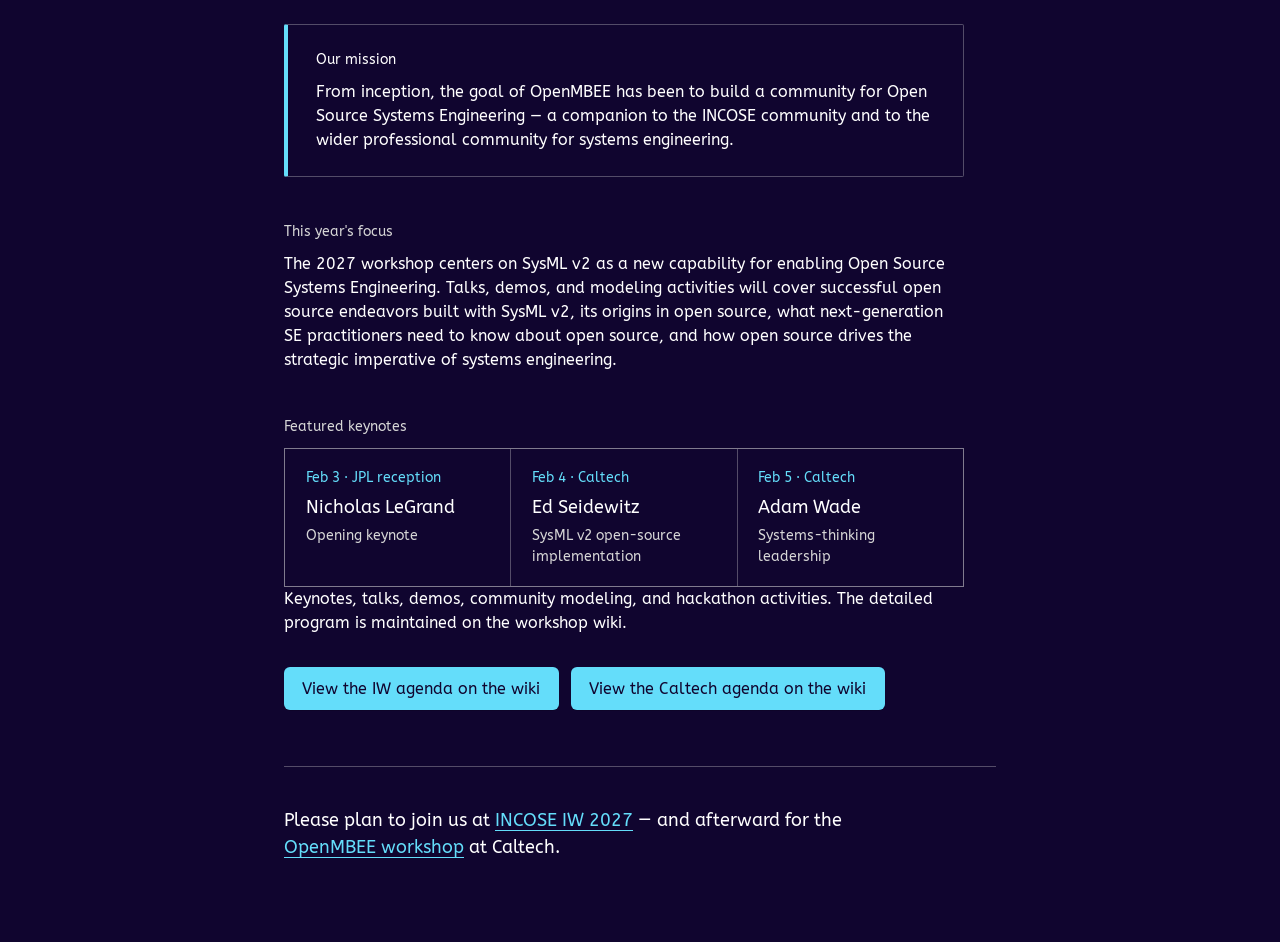
==== commit 01a640ca: "Update OpenMBEE reception registration details" ====
--- a/index.html
+++ b/index.html
@@ -349,7 +349,7 @@
           <p class="event-place">Caltech, Pasadena</p>
           <p class="event-place">Opening reception February 3 at JPL</p>
           <p class="registration-link"><a href="https://forms.gle/PBHnLteSZcqWZSSEA" target="_blank" rel="noopener noreferrer">Register to OpenMBEE Workshop at CALTECH</a></p>
-          <p class="registration-link"><a href="https://forms.gle/hupXadCrkBWYFYsJ6" target="_blank" rel="noopener noreferrer">Register for the reception at the OpenMBEE Workshop at CALTECH</a></p>
+          <p class="registration-link"><a href="https://forms.gle/hupXadCrkBWYFYsJ6" target="_blank" rel="noopener noreferrer">Register for OpenMBEE reception (location JPL Von Karman)</a></p>
         </div>
       </div>
 
@@ -363,7 +363,7 @@
       <div class="callout">
         <h2 id="registration-guide-heading">Planning your registration</h2>
         <p>Use the links in the event tiles above for the activities you plan to attend. Each opens a separate Google Form; to attend all activities, complete all three forms.</p>
-        <p>The February 3 reception at JPL requires separate registration and advance visitor checking. Check each form for current availability and requirements; confirm any separate INCOSE registration requirements with the organizers.</p>
+        <p>The 2027 OpenMBEE Workshop opening reception will be held at JPL's von Kármán Auditorium on Wednesday, February 3rd, 2027, at 6:00 p.m. The reception requires a separate registration and advance visitor clearance. To allow enough time for clearance processing, all attendees must register by [Jan/07/2027]. If you have any questions, please contact events@openmbee.org.</p>
       </div>
     </section>
 
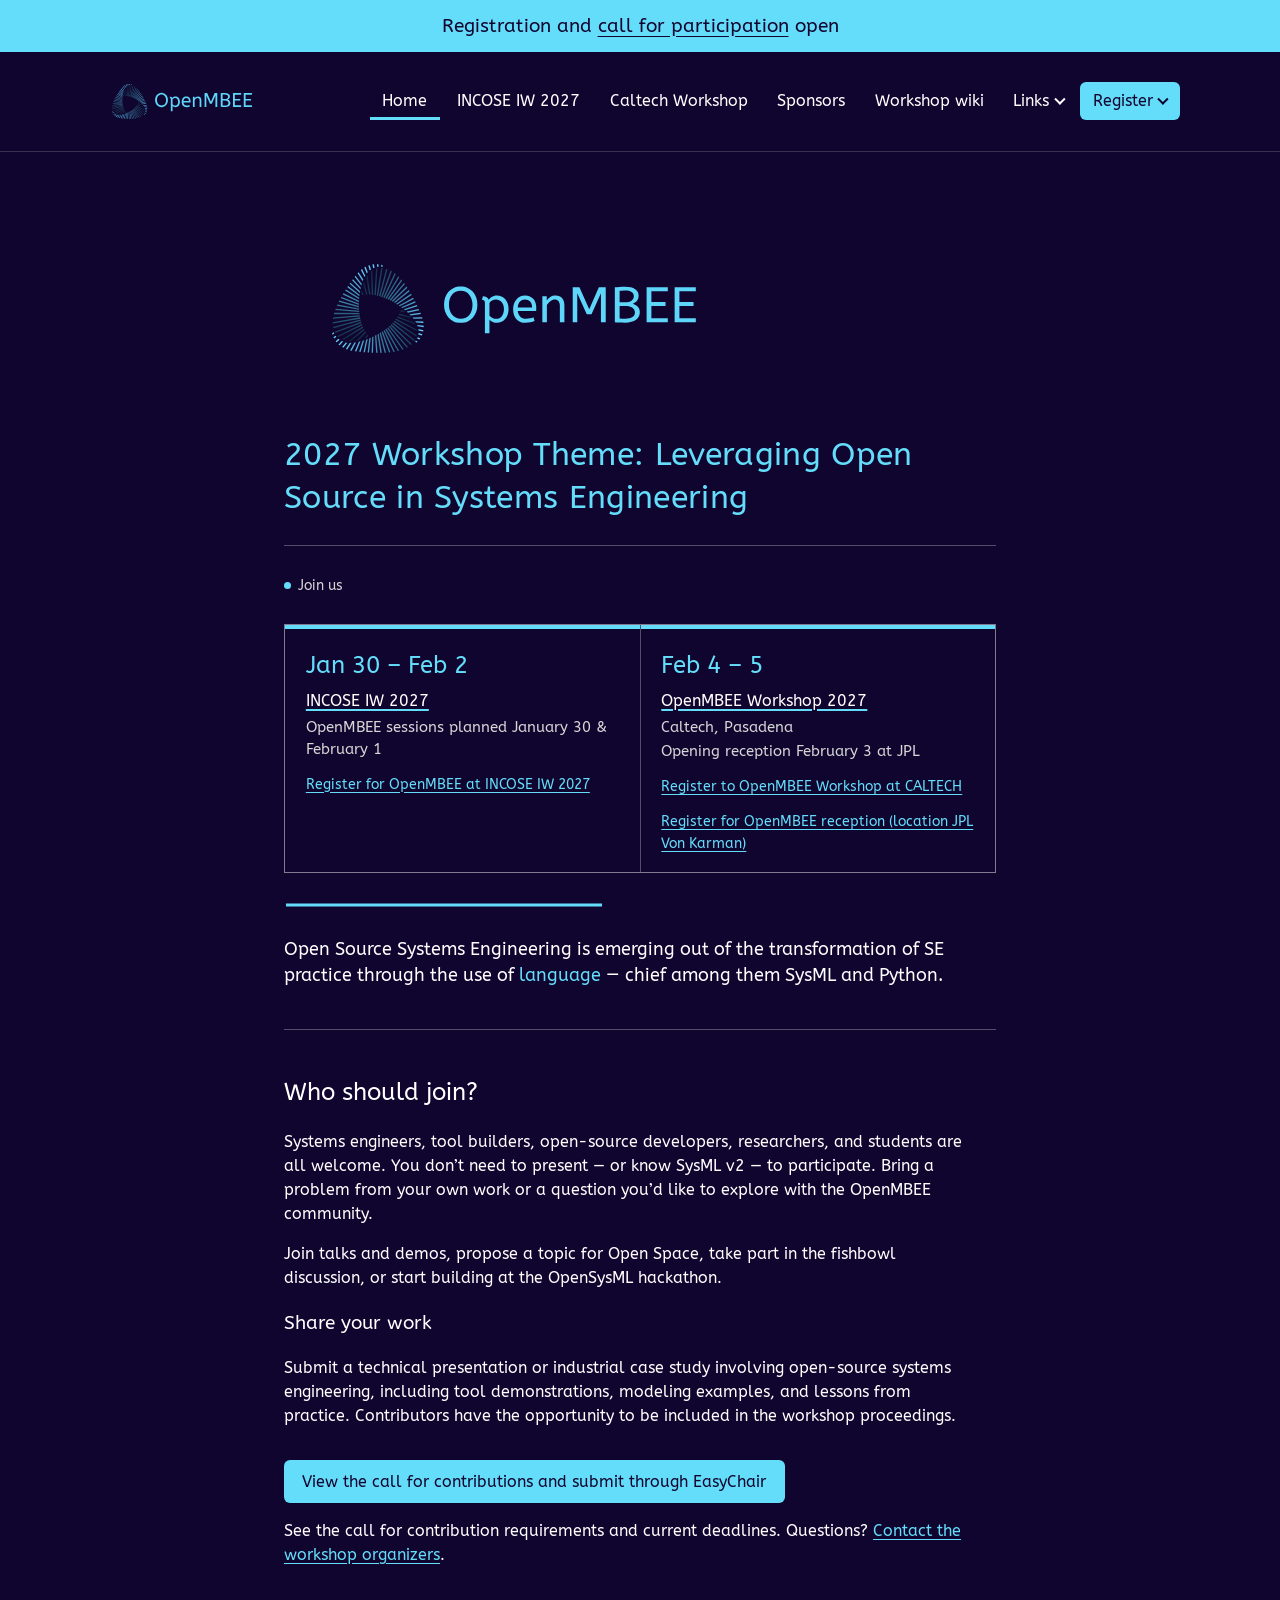
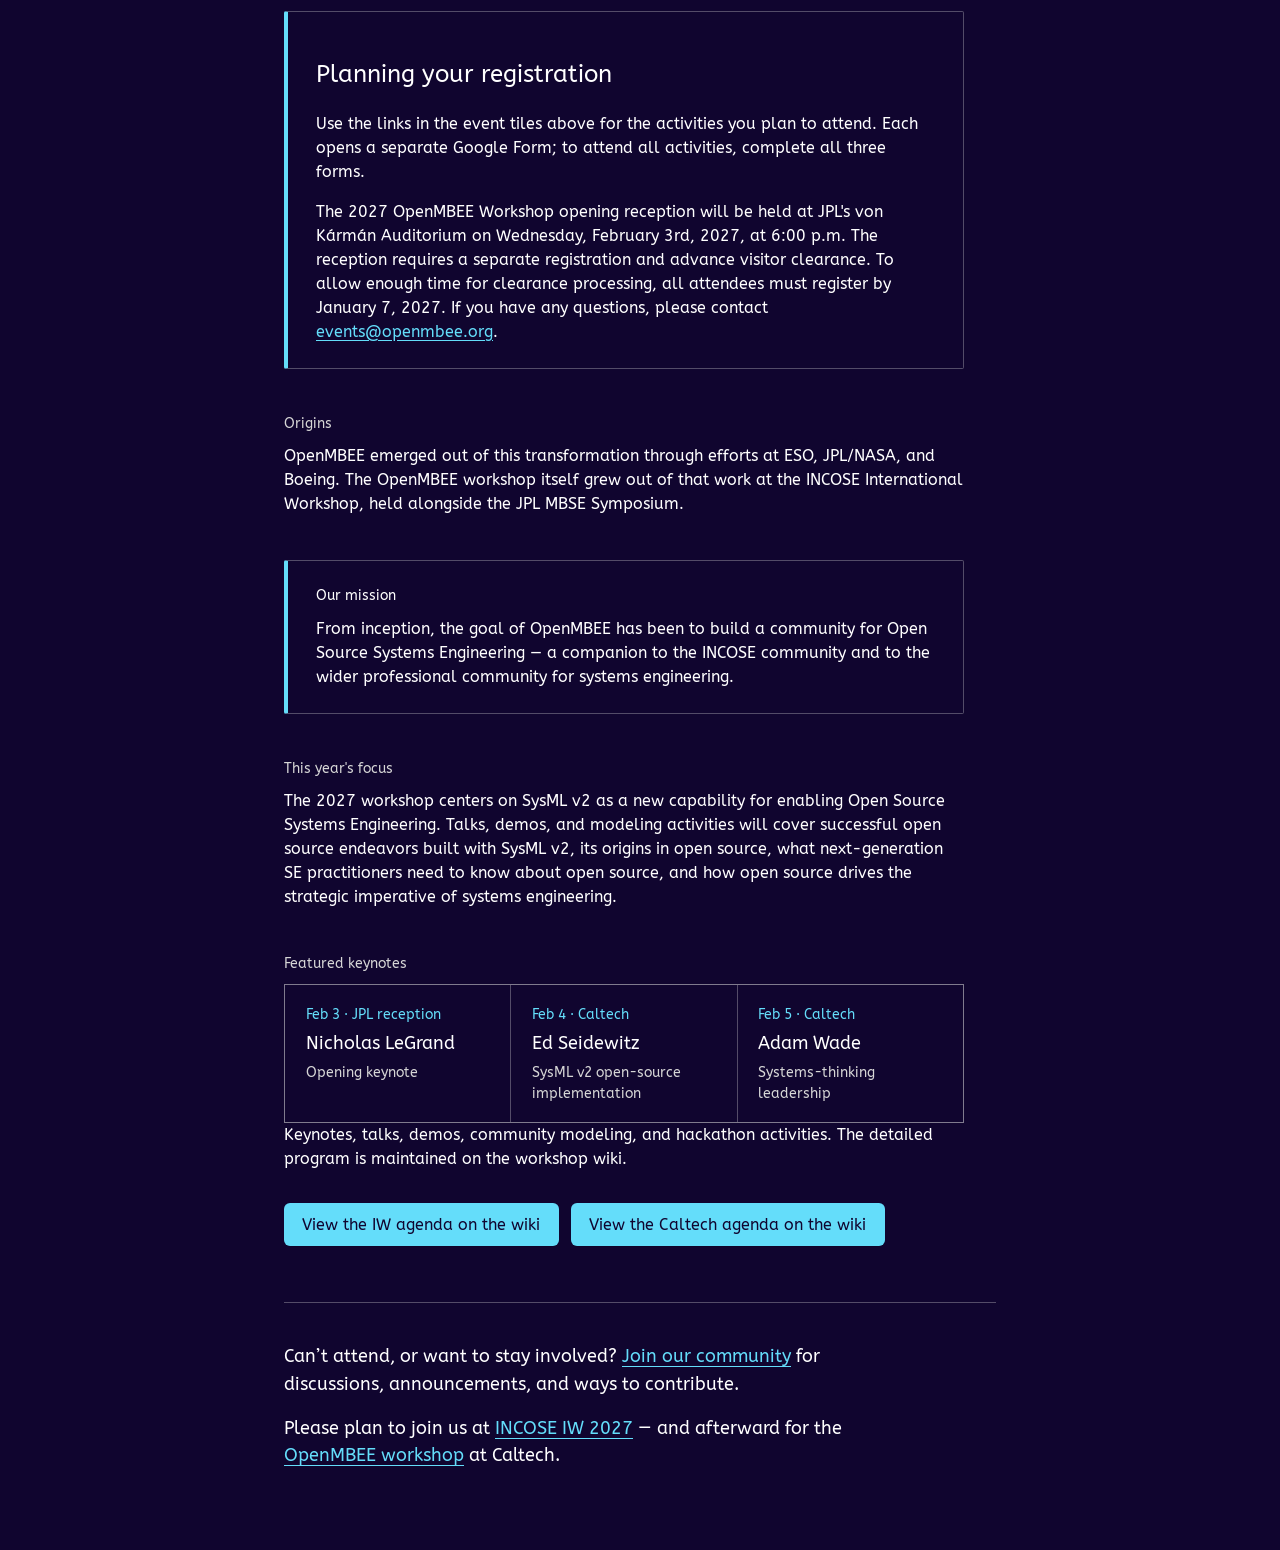
==== commit 708f8fdf: "feat: clarify workshop participation and contribution options" ====
--- a/index.html
+++ b/index.html
@@ -257,6 +257,11 @@
   .mono, .event-name, h1.event-name, .event-date, .day-start, .keynote-date { font-weight: 400 !important; }
   .banner { background: #64DDFA; color: #10052F; text-align: center; padding: 0.85rem 1.25rem; font-size: clamp(1rem, 2.4vw, 1.2rem); line-height: 1.3; }
   .banner p { margin: 0; color: inherit; }
+  .banner a { color: inherit; text-underline-offset: 0.2em; }
+  .banner a:focus-visible { outline: 2px solid currentColor; outline-offset: 4px; }
+  #participate { scroll-margin-top: 6rem; }
+  .participation-link { color: var(--accent); text-underline-offset: 0.2em; }
+  .participation-link:focus-visible { outline: 2px solid var(--accent); outline-offset: 3px; }
   /* Site menu */
   .site-header { background: #10052F; border-bottom: 1px solid rgba(214,214,214,0.2); position: sticky; top: 0; z-index: 50; }
   .site-header .bar { max-width: 1120px; margin: 0 auto; padding: 0.6rem 1.25rem; display: flex; align-items: center; justify-content: space-between; gap: 1rem; }
@@ -299,7 +304,7 @@
 </head>
 <body>
   <aside class="banner" aria-label="Announcement">
-    <p>Registration and call for participation open</p>
+    <p>Registration and <a href="#participate">call for participation</a> open</p>
   </aside>
   <header class="site-header" id="top">
     <div class="bar">
@@ -359,11 +364,21 @@
       <p class="lede">Open Source Systems Engineering is emerging out of the transformation of SE practice through the use of <em>language</em> — chief among them SysML and Python.</p>
     </header>
 
+    <section class="block" id="participate" aria-labelledby="participation-heading">
+      <h2 id="participation-heading">Who should join?</h2>
+      <p>Systems engineers, tool builders, open-source developers, researchers, and students are all welcome. You don’t need to present — or know SysML v2 — to participate. Bring a problem from your own work or a question you’d like to explore with the OpenMBEE community.</p>
+      <p>Join talks and demos, propose a topic for Open Space, take part in the fishbowl discussion, or start building at the OpenSysML hackathon.</p>
+      <h3>Share your work</h3>
+      <p>Submit a technical presentation or industrial case study involving open-source systems engineering, including tool demonstrations, modeling examples, and lessons from practice. Contributors have the opportunity to be included in the workshop proceedings.</p>
+      <p><a class="day-link" href="https://easychair.org/cfp/openmbee2027">View the call for contributions and submit through EasyChair</a></p>
+      <p>See the call for contribution requirements and current deadlines. Questions? <a class="participation-link" href="mailto:events@openmbee.org">Contact the workshop organizers</a>.</p>
+    </section>
+
     <section class="block" aria-labelledby="registration-guide-heading">
       <div class="callout">
         <h2 id="registration-guide-heading">Planning your registration</h2>
         <p>Use the links in the event tiles above for the activities you plan to attend. Each opens a separate Google Form; to attend all activities, complete all three forms.</p>
-        <p>The 2027 OpenMBEE Workshop opening reception will be held at JPL's von Kármán Auditorium on Wednesday, February 3rd, 2027, at 6:00 p.m. The reception requires a separate registration and advance visitor clearance. To allow enough time for clearance processing, all attendees must register by [Jan/07/2027]. If you have any questions, please contact events@openmbee.org.</p>
+        <p>The 2027 OpenMBEE Workshop opening reception will be held at JPL's von Kármán Auditorium on Wednesday, February 3rd, 2027, at 6:00 p.m. The reception requires a separate registration and advance visitor clearance. To allow enough time for clearance processing, all attendees must register by January 7, 2027. If you have any questions, please contact <a class="participation-link" href="mailto:events@openmbee.org">events@openmbee.org</a>.</p>
       </div>
     </section>
 
@@ -396,6 +411,7 @@
     </section>
 
     <footer class="close">
+      <p>Can’t attend, or want to stay involved? <a class="participation-link" href="https://www.openmbee.org/participate.html">Join our community</a> for discussions, announcements, and ways to contribute.</p>
       <p>Please plan to join us at <a href="iw-workshop.html" style="color:var(--accent)">INCOSE IW 2027</a> — and afterward for the <a href="caltech-program.html" style="color:var(--accent)">OpenMBEE workshop</a> at Caltech.</p>
     </footer>
   </main>
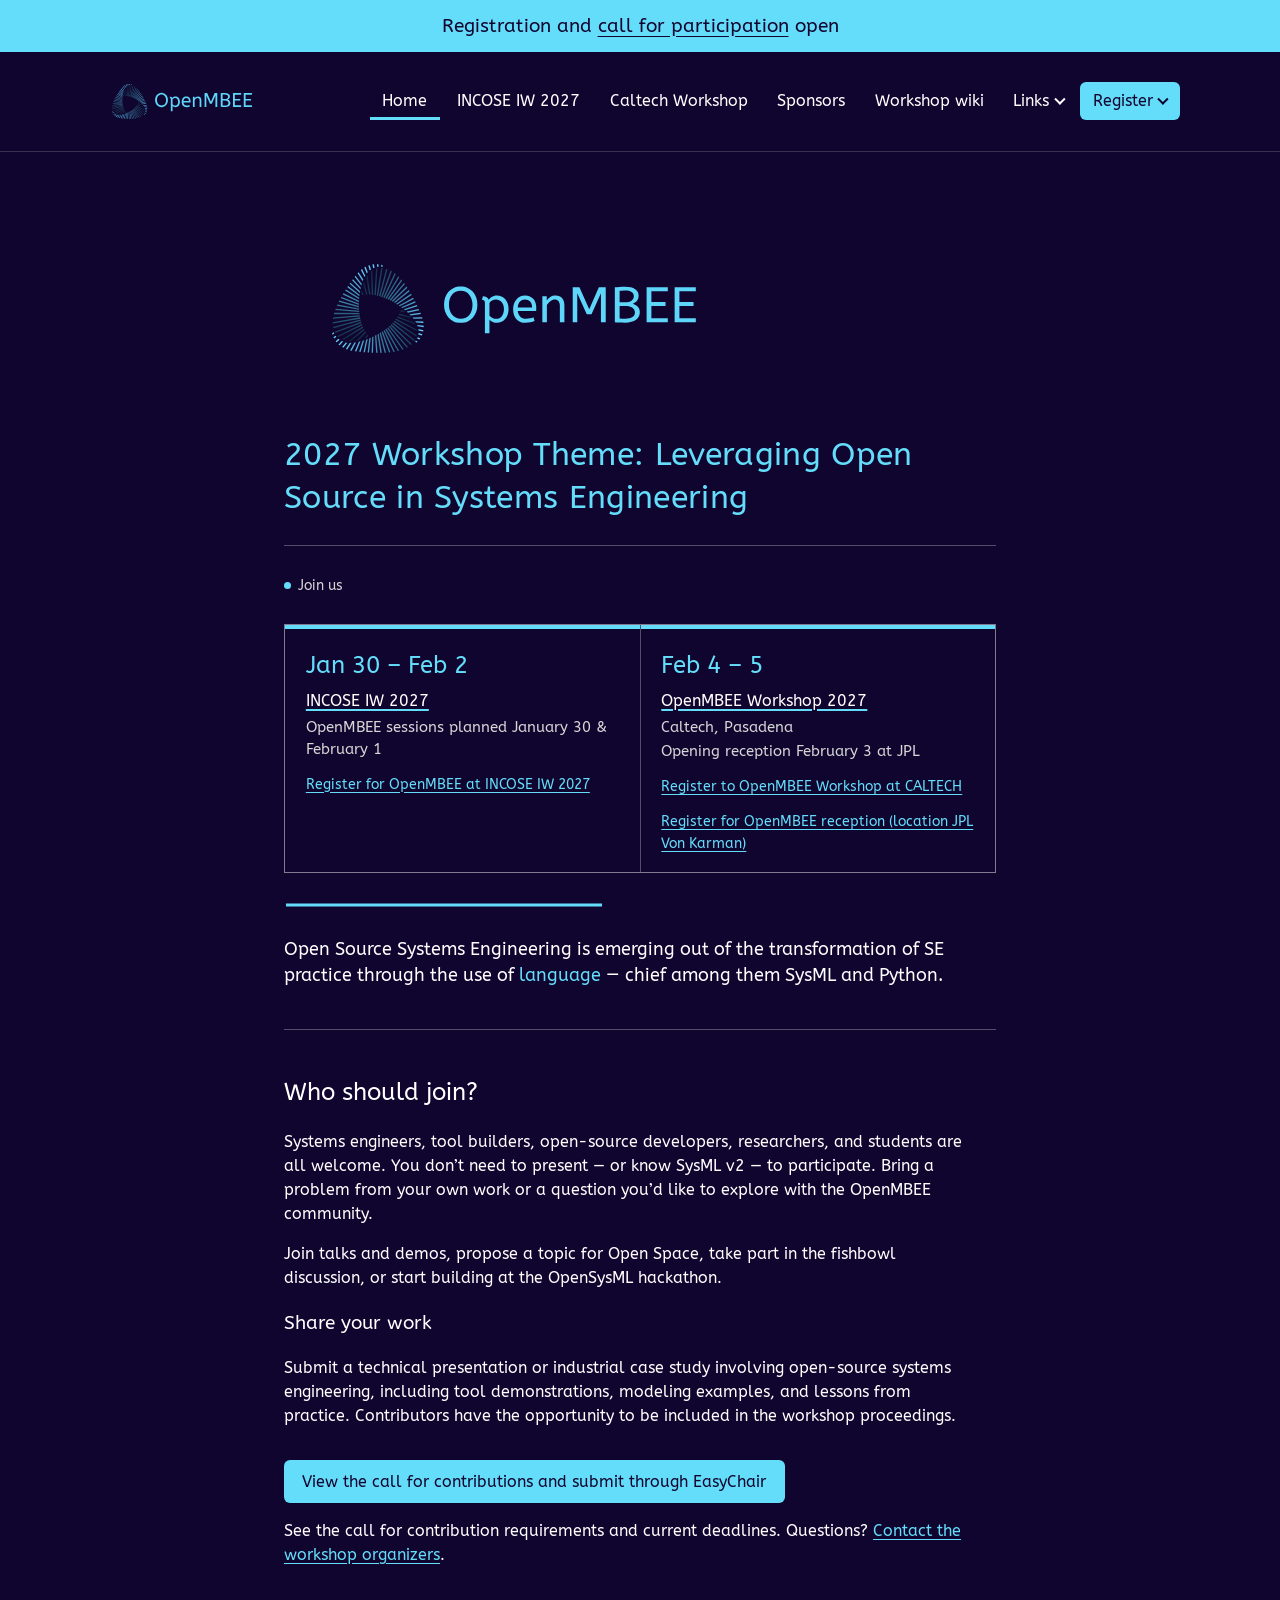
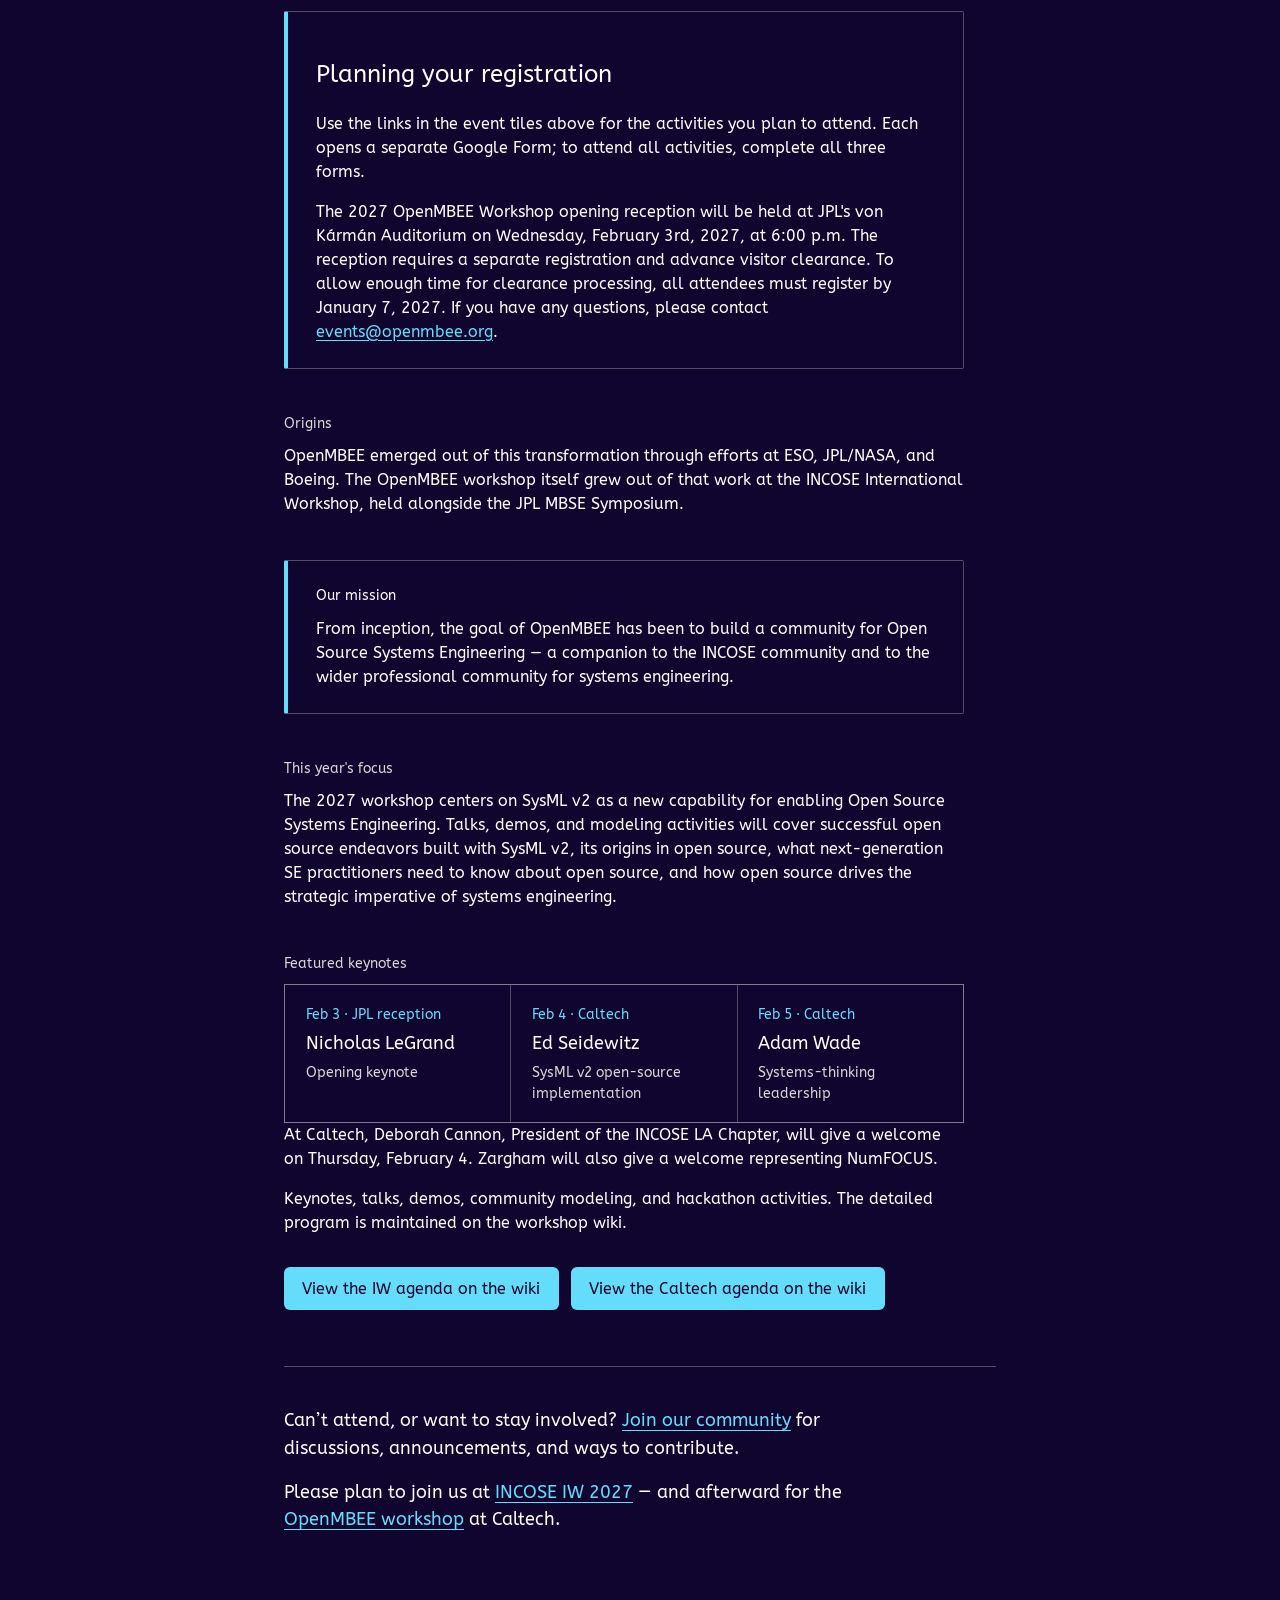
==== commit e0f88f28: "feat: announce Caltech workshop welcomes" ====
--- a/index.html
+++ b/index.html
@@ -259,7 +259,8 @@
   .banner p { margin: 0; color: inherit; }
   .banner a { color: inherit; text-underline-offset: 0.2em; }
   .banner a:focus-visible { outline: 2px solid currentColor; outline-offset: 4px; }
-  #participate { scroll-margin-top: 6rem; }
+  /* Leave room for the sticky header, including the logo clear zone. */
+  #participate, #registration-guide-heading { scroll-margin-top: 7rem; }
   .participation-link { color: var(--accent); text-underline-offset: 0.2em; }
   .participation-link:focus-visible { outline: 2px solid var(--accent); outline-offset: 3px; }
   /* Site menu */
@@ -406,6 +407,7 @@
         <article class="keynote"><p class="keynote-date">Feb 4 · Caltech</p><h2 class="keynote-name">Ed Seidewitz</h2><p class="keynote-role">SysML v2 open-source implementation</p></article>
         <article class="keynote"><p class="keynote-date">Feb 5 · Caltech</p><h2 class="keynote-name">Adam Wade</h2><p class="keynote-role">Systems-thinking leadership</p></article>
       </div>
+      <p>At Caltech, Deborah Cannon, President of the INCOSE LA Chapter, will give a welcome on Thursday, February 4. Zargham will also give a welcome representing NumFOCUS.</p>
       <p>Keynotes, talks, demos, community modeling, and hackathon activities. The detailed program is maintained on the workshop wiki.</p>
       <div class="wiki-actions"><a class="day-link" href="https://github.com/Open-MBEE/openmbee-workshops.github.io/wiki/INCOSE-IW-2027-OpenMBEE-Workshop" target="_blank" rel="noopener noreferrer">View the IW agenda on the wiki</a><a class="day-link" href="https://github.com/Open-MBEE/openmbee-workshops.github.io/wiki/OpenMBEE-Workshop-2027" target="_blank" rel="noopener noreferrer">View the Caltech agenda on the wiki</a></div>
     </section>
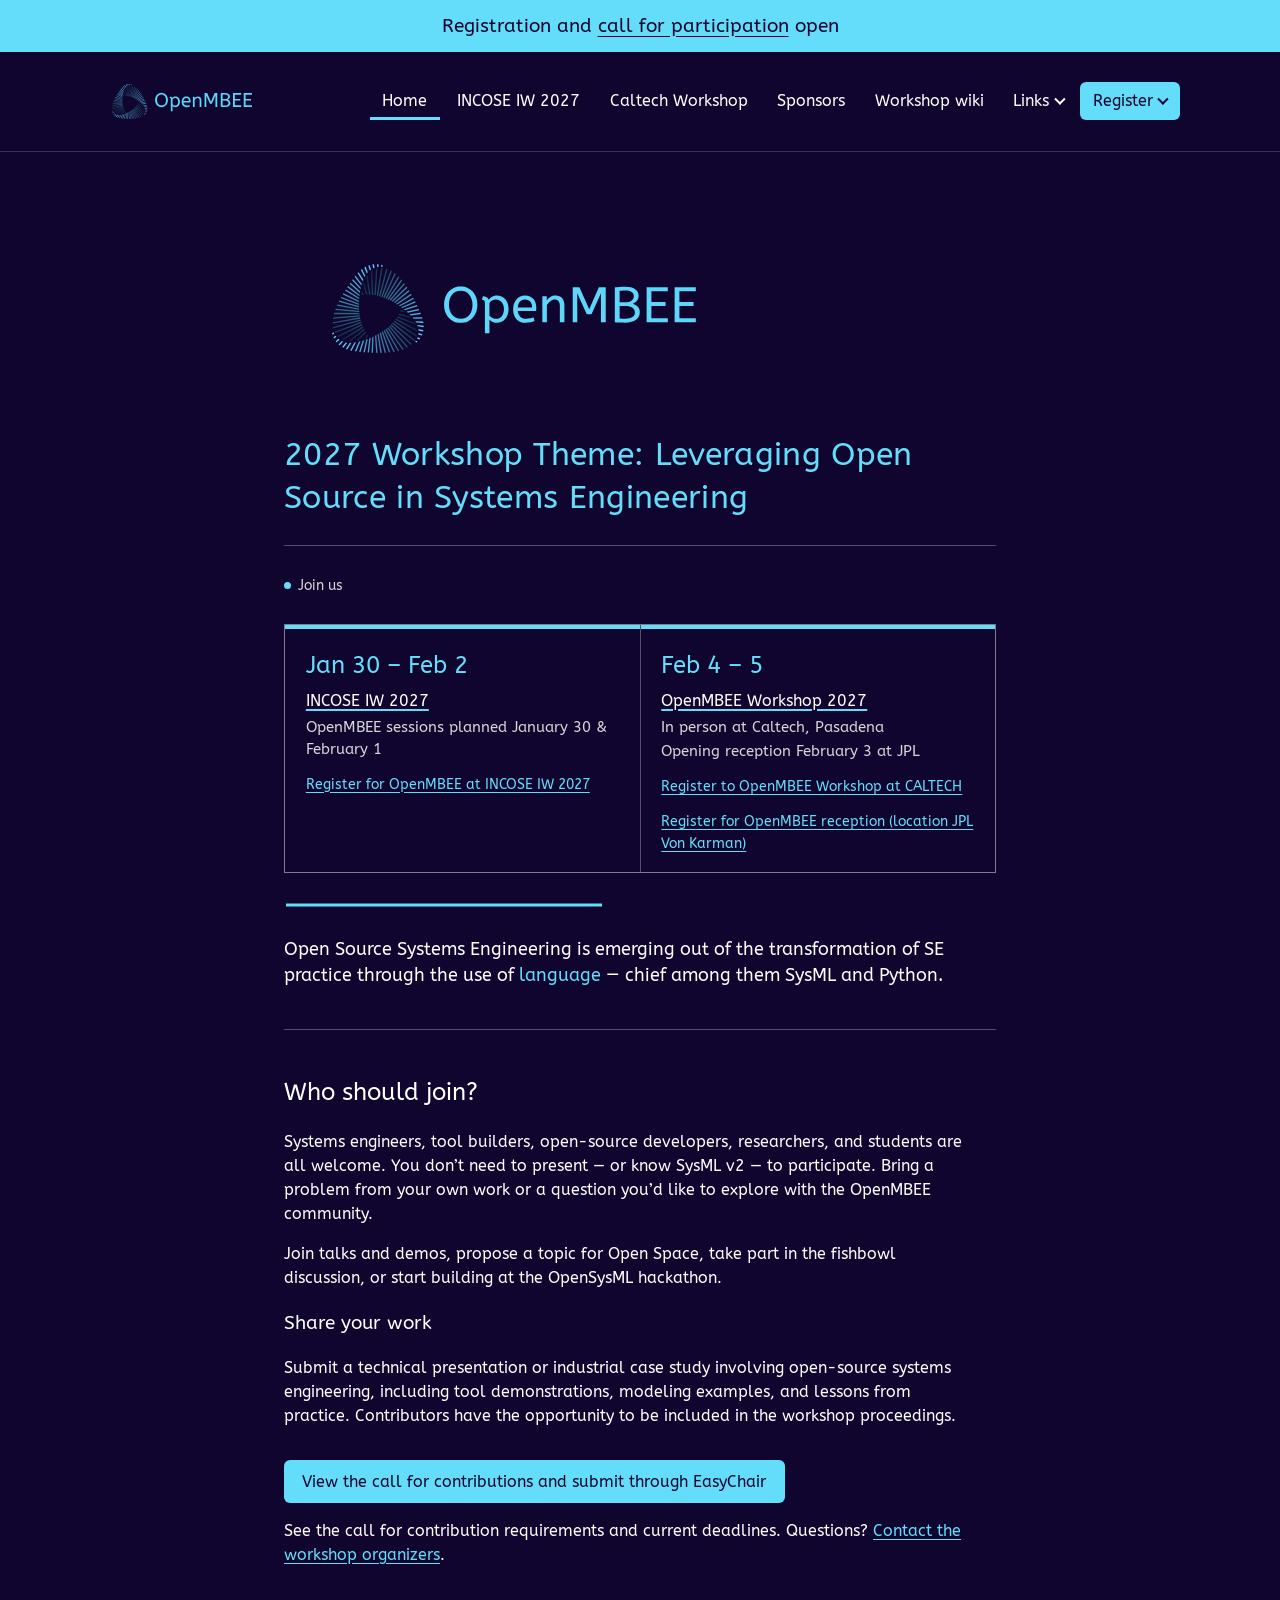
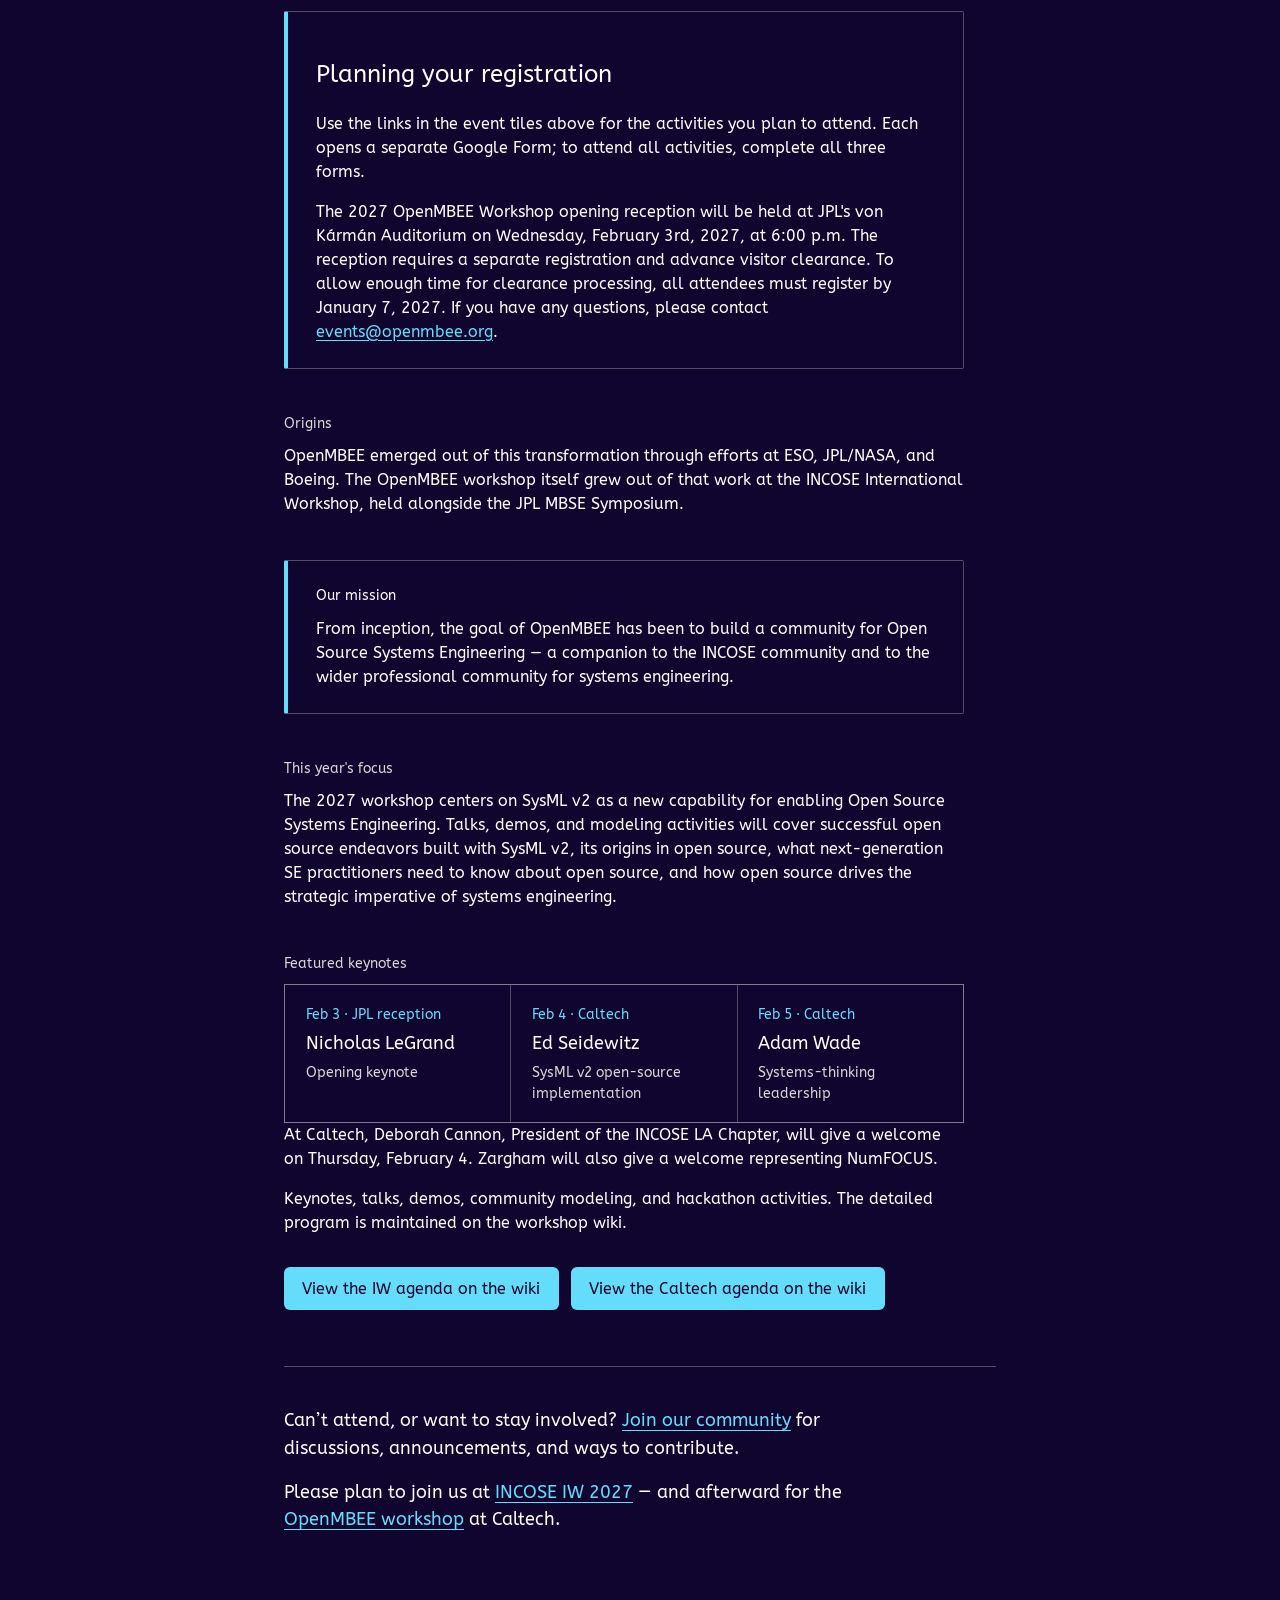
==== commit 6ed279b9: "Clarify that the Caltech workshop is in person" ====
--- a/index.html
+++ b/index.html
@@ -4,7 +4,7 @@
 <meta charset="UTF-8">
 <meta name="viewport" content="width=device-width, initial-scale=1, viewport-fit=cover">
 <title>OpenMBEE Workshop 2027 — Registration and call for participation open</title>
-<meta name="description" content="OpenMBEE Workshops 2027: sessions at INCOSE IW in Torrance, a February 3 reception at JPL, and the February 4–5 Caltech workshop in Pasadena.">
+<meta name="description" content="OpenMBEE Workshops 2027: sessions at INCOSE IW in Torrance, a February 3 reception at JPL, and the February 4–5 in-person workshop at Caltech in Pasadena.">
 <link rel="icon" href="brand/favicon.svg" type="image/svg+xml">
 <link rel="preconnect" href="https://fonts.googleapis.com">
 <link rel="preconnect" href="https://fonts.gstatic.com" crossorigin>
@@ -352,7 +352,7 @@
         <div class="cell">
           <p class="event-date mono">Feb 4 – 5</p>
           <p class="event-title"><a href="caltech-program.html">OpenMBEE Workshop 2027</a></p>
-          <p class="event-place">Caltech, Pasadena</p>
+          <p class="event-place">In person at Caltech, Pasadena</p>
           <p class="event-place">Opening reception February 3 at JPL</p>
           <p class="registration-link"><a href="https://forms.gle/PBHnLteSZcqWZSSEA" target="_blank" rel="noopener noreferrer">Register to OpenMBEE Workshop at CALTECH</a></p>
           <p class="registration-link"><a href="https://forms.gle/hupXadCrkBWYFYsJ6" target="_blank" rel="noopener noreferrer">Register for OpenMBEE reception (location JPL Von Karman)</a></p>
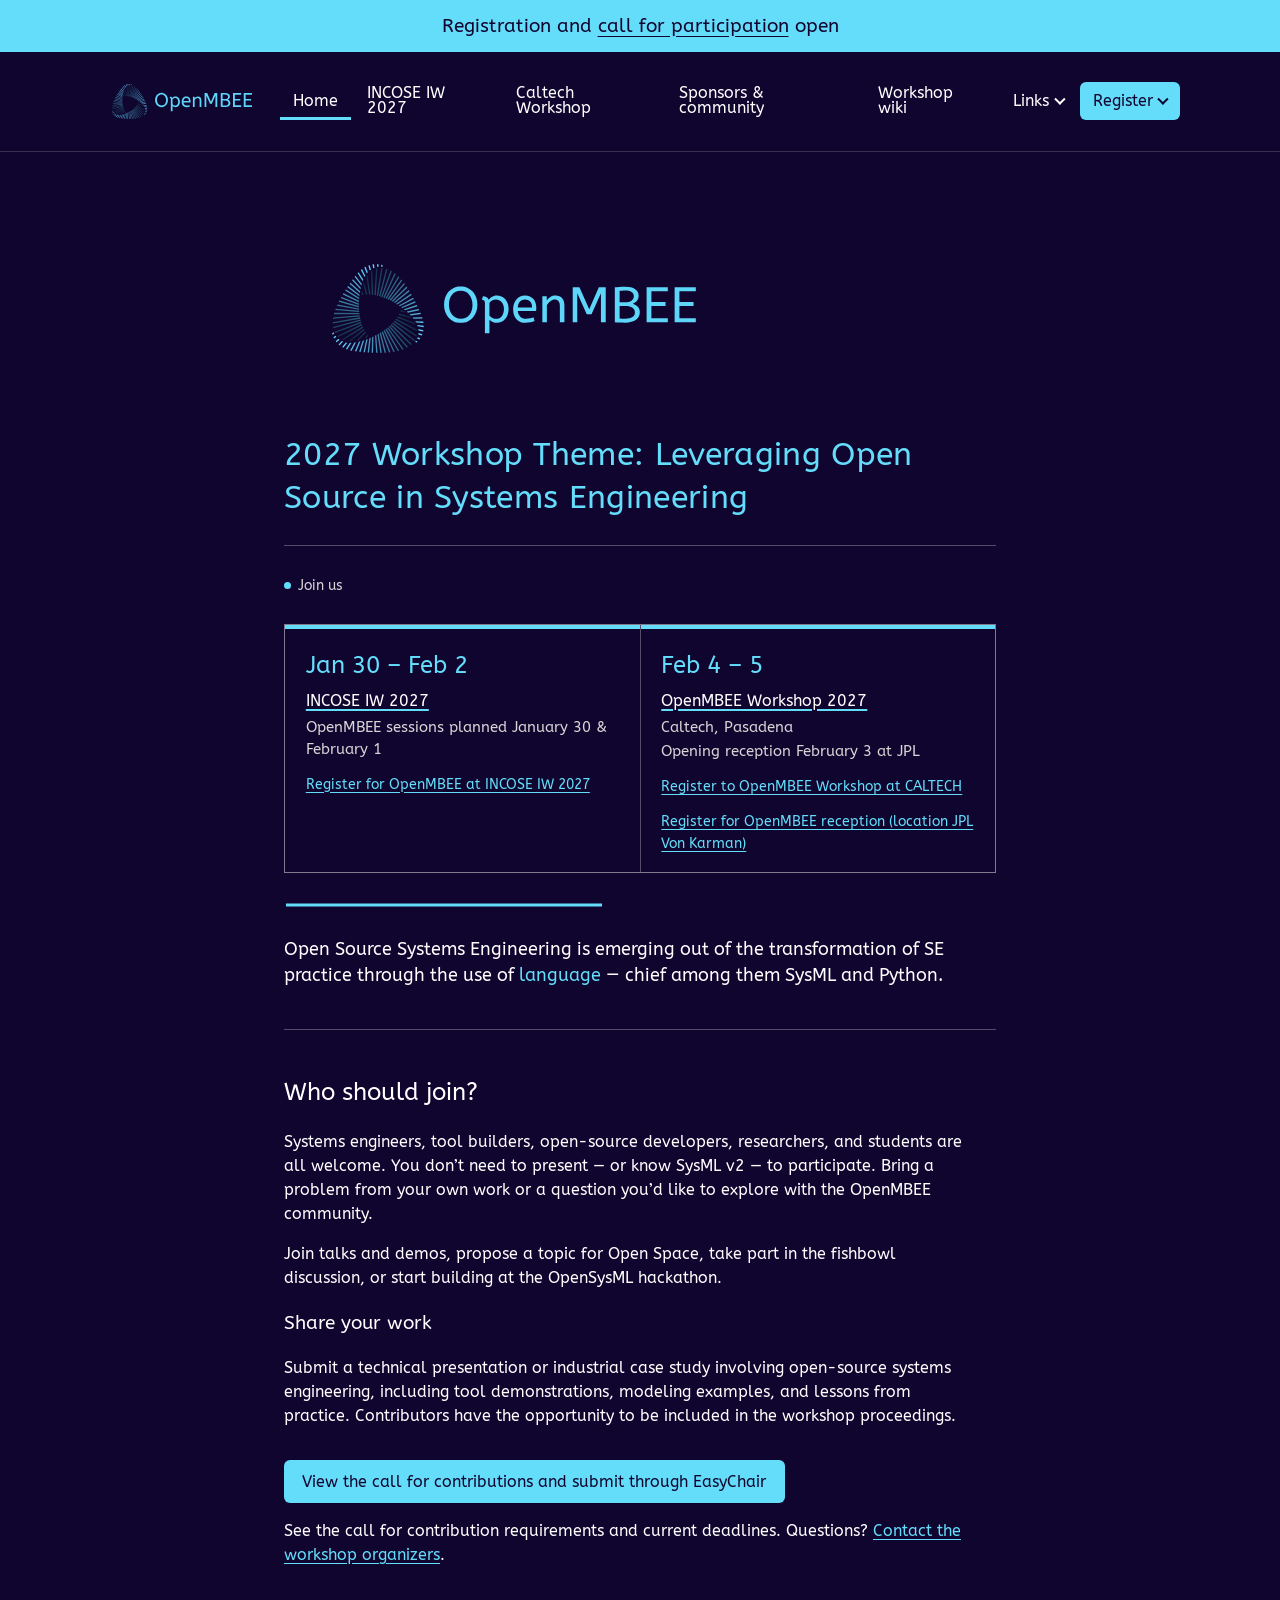
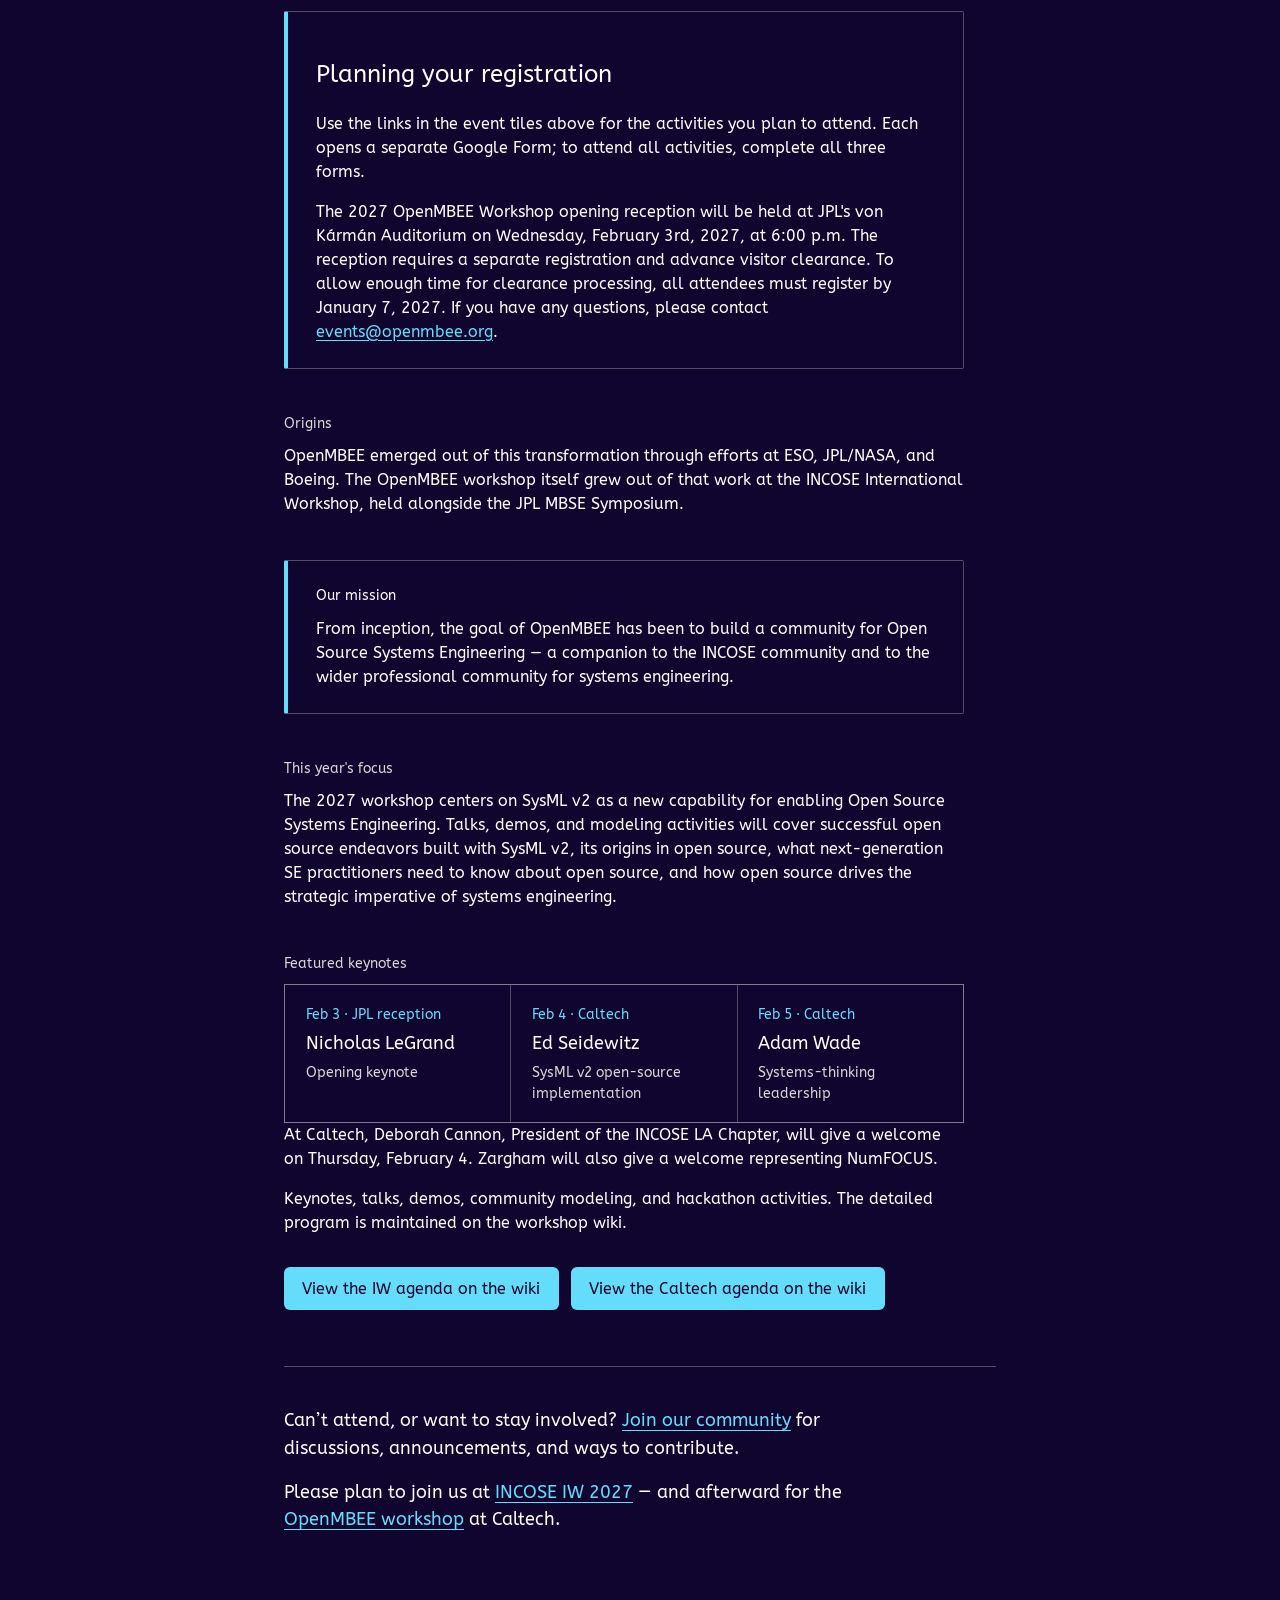
==== commit d21ea3d5: "feat: unify workshop sponsors and community page" ====
--- a/index.html
+++ b/index.html
@@ -4,7 +4,7 @@
 <meta charset="UTF-8">
 <meta name="viewport" content="width=device-width, initial-scale=1, viewport-fit=cover">
 <title>OpenMBEE Workshop 2027 — Registration and call for participation open</title>
-<meta name="description" content="OpenMBEE Workshops 2027: sessions at INCOSE IW in Torrance, a February 3 reception at JPL, and the February 4–5 in-person workshop at Caltech in Pasadena.">
+<meta name="description" content="OpenMBEE Workshops 2027: sessions at INCOSE IW in Torrance, a February 3 reception at JPL, and the February 4–5 Caltech workshop in Pasadena.">
 <link rel="icon" href="brand/favicon.svg" type="image/svg+xml">
 <link rel="preconnect" href="https://fonts.googleapis.com">
 <link rel="preconnect" href="https://fonts.gstatic.com" crossorigin>
@@ -315,7 +315,7 @@
         <li><a href="index.html" aria-current="page">Home</a></li>
         <li><a href="iw-workshop.html">INCOSE IW 2027</a></li>
         <li><a href="caltech-program.html">Caltech Workshop</a></li>
-        <li><a href="sponsors.html">Sponsors</a></li>
+        <li><a href="sponsors.html">Sponsors &amp; community</a></li>
         <li><a href="https://github.com/Open-MBEE/openmbee-workshops.github.io/wiki" target="_blank" rel="noopener noreferrer">Workshop wiki</a></li>
         <li><button class="group-btn" type="button" aria-expanded="false">Links <span class="chev" aria-hidden="true"></span></button>
           <ul class="submenu">
@@ -352,7 +352,7 @@
         <div class="cell">
           <p class="event-date mono">Feb 4 – 5</p>
           <p class="event-title"><a href="caltech-program.html">OpenMBEE Workshop 2027</a></p>
-          <p class="event-place">In person at Caltech, Pasadena</p>
+          <p class="event-place">Caltech, Pasadena</p>
           <p class="event-place">Opening reception February 3 at JPL</p>
           <p class="registration-link"><a href="https://forms.gle/PBHnLteSZcqWZSSEA" target="_blank" rel="noopener noreferrer">Register to OpenMBEE Workshop at CALTECH</a></p>
           <p class="registration-link"><a href="https://forms.gle/hupXadCrkBWYFYsJ6" target="_blank" rel="noopener noreferrer">Register for OpenMBEE reception (location JPL Von Karman)</a></p>
